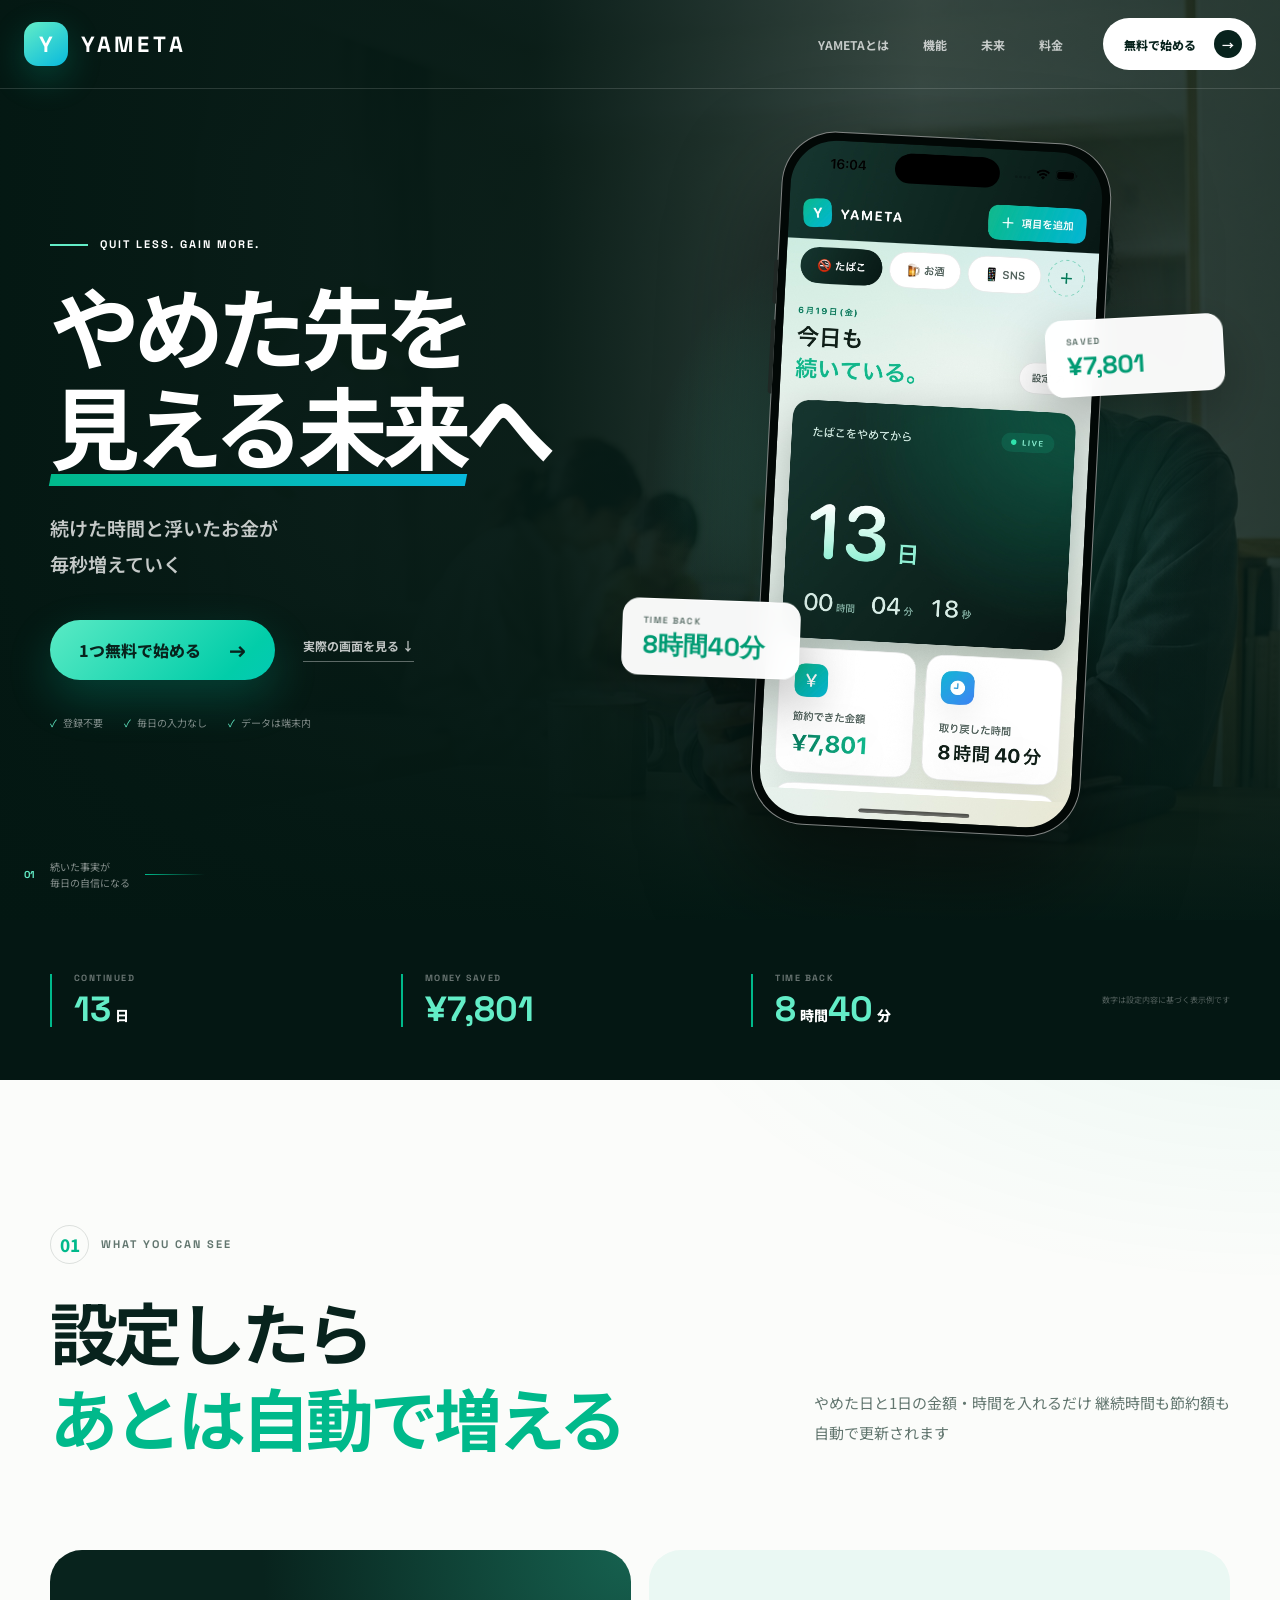
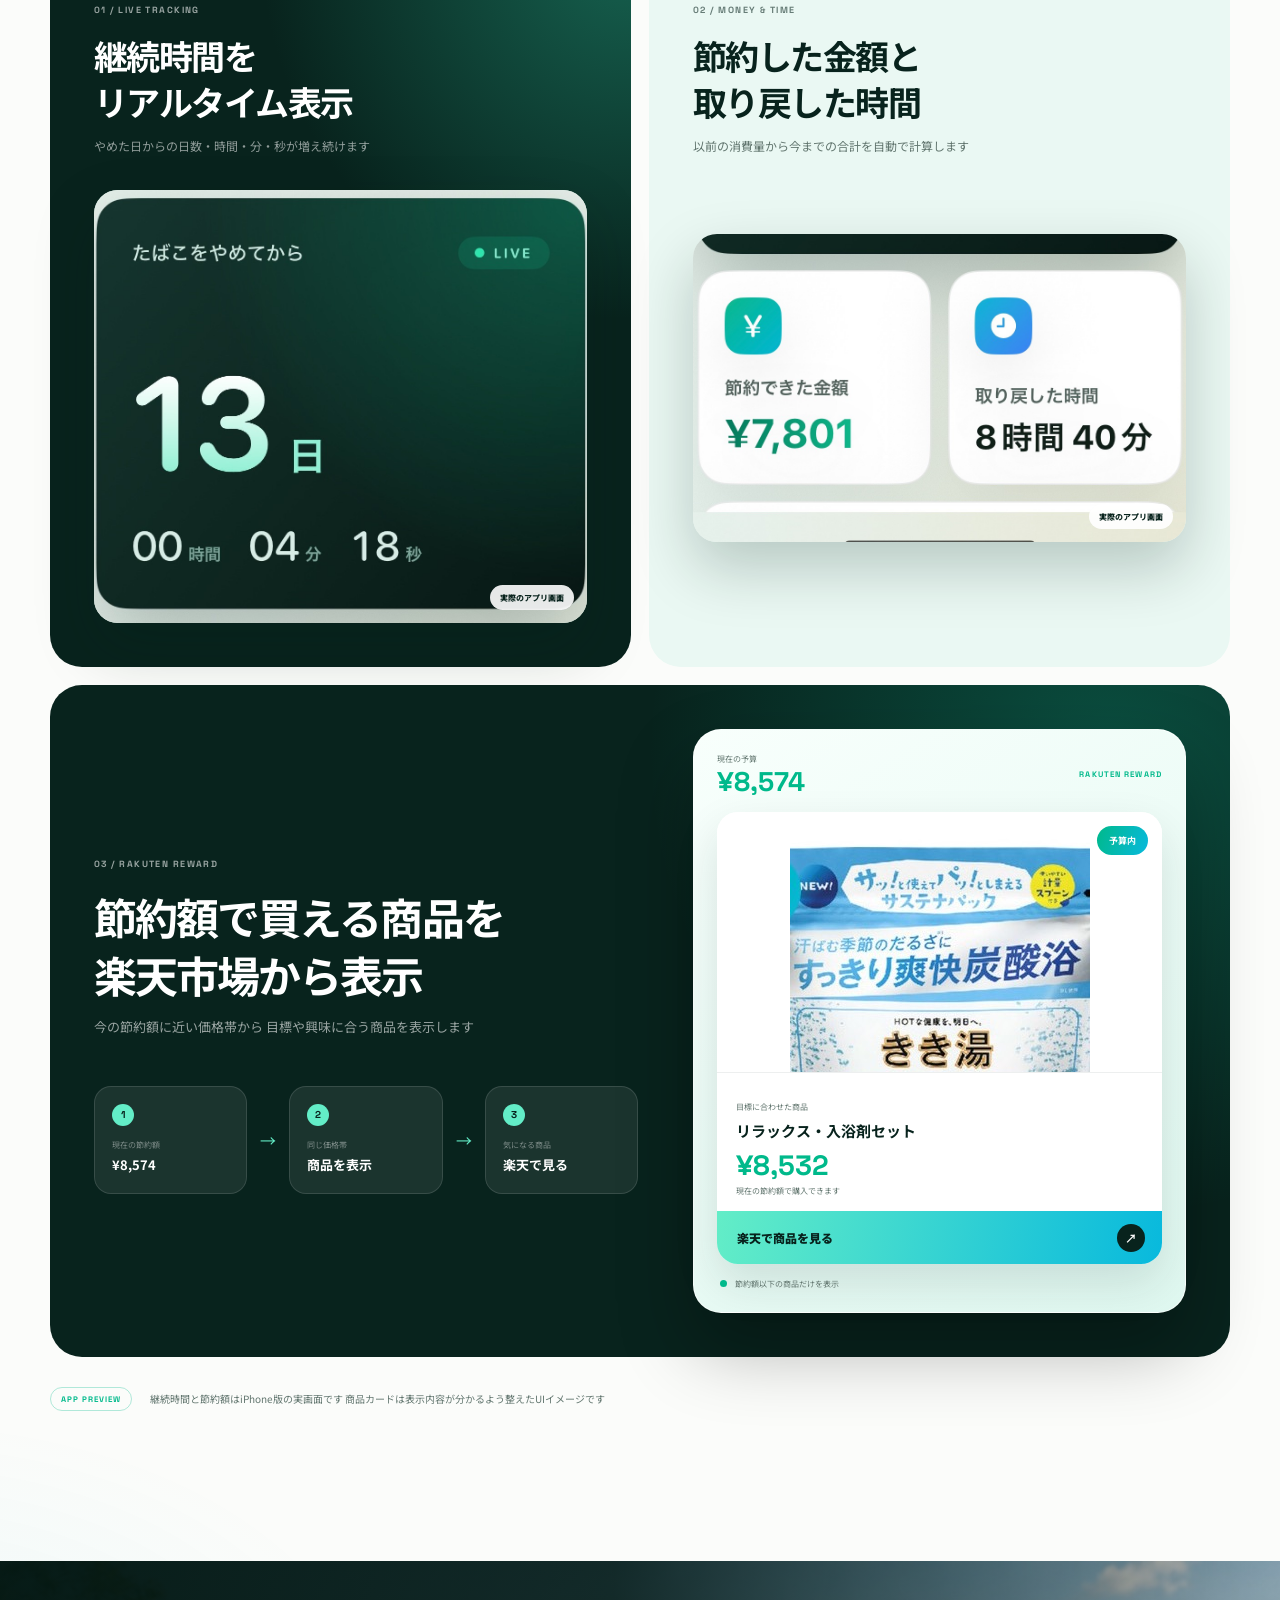
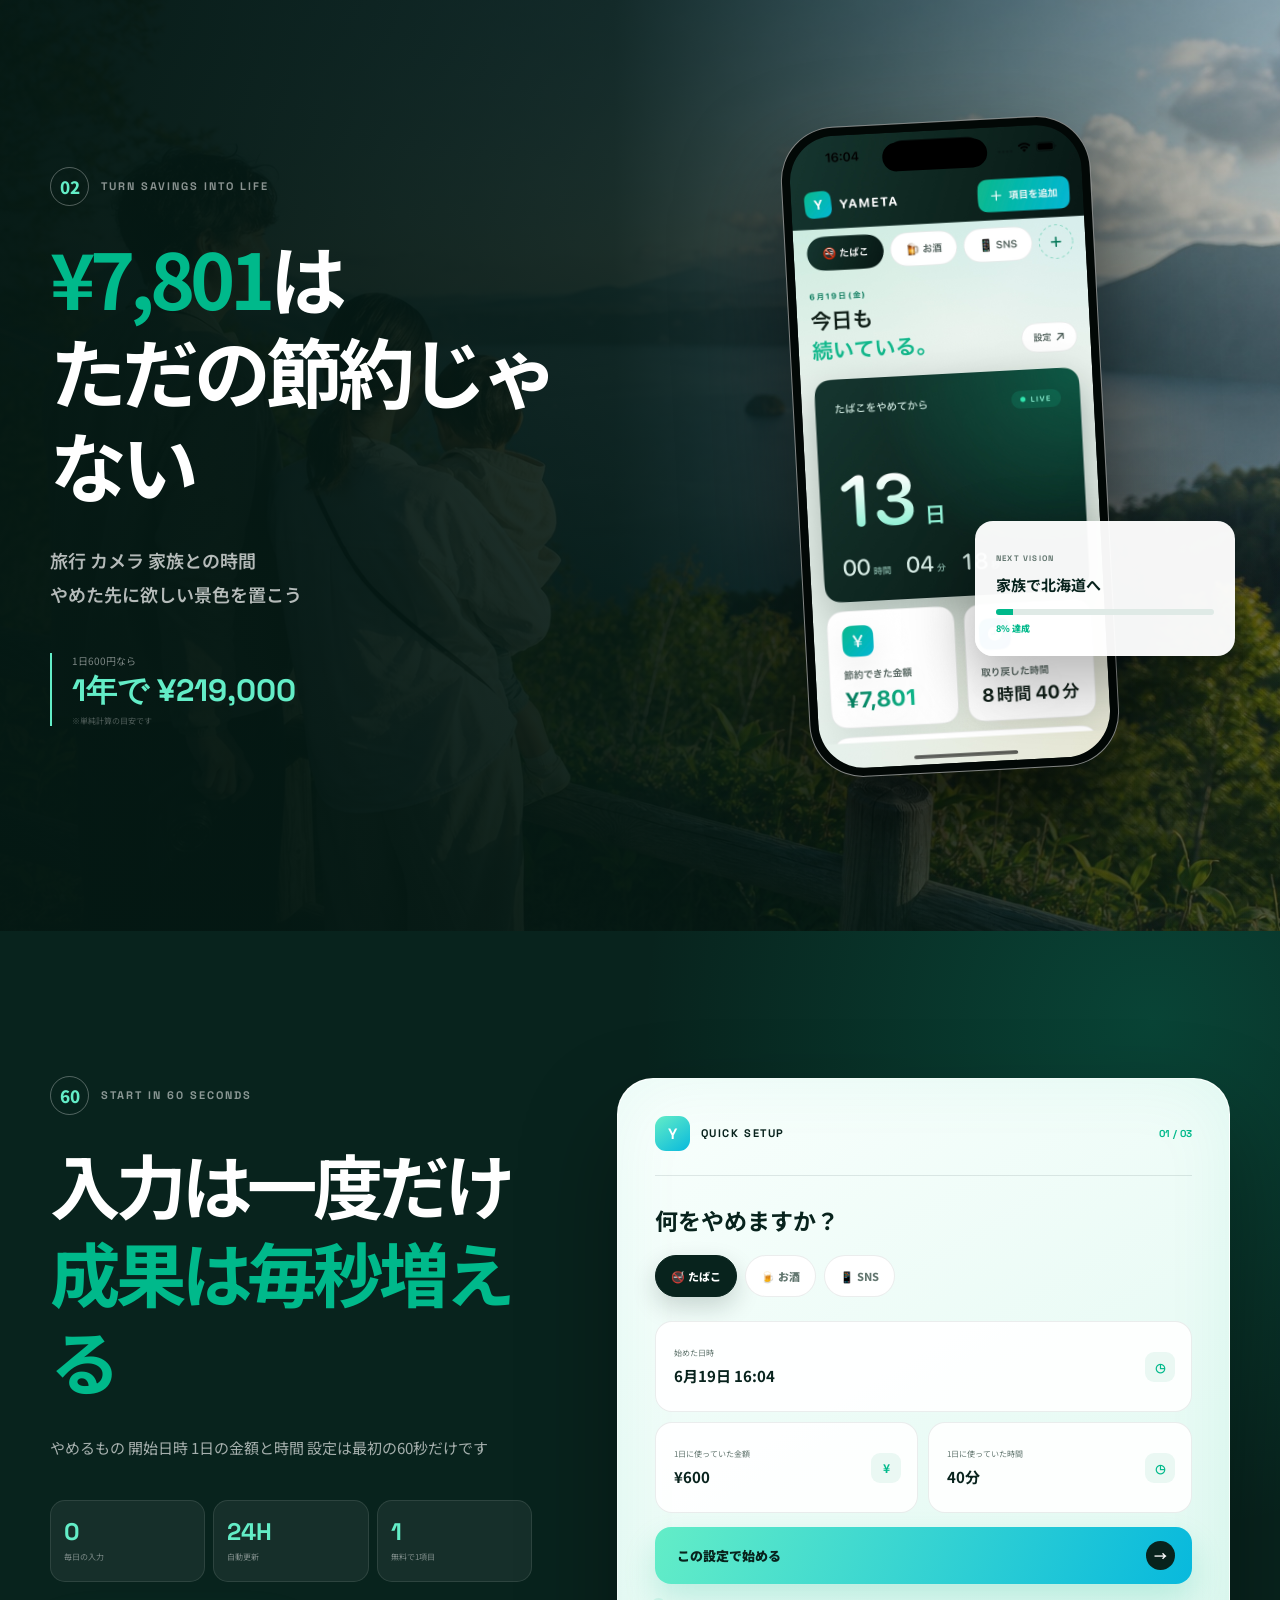
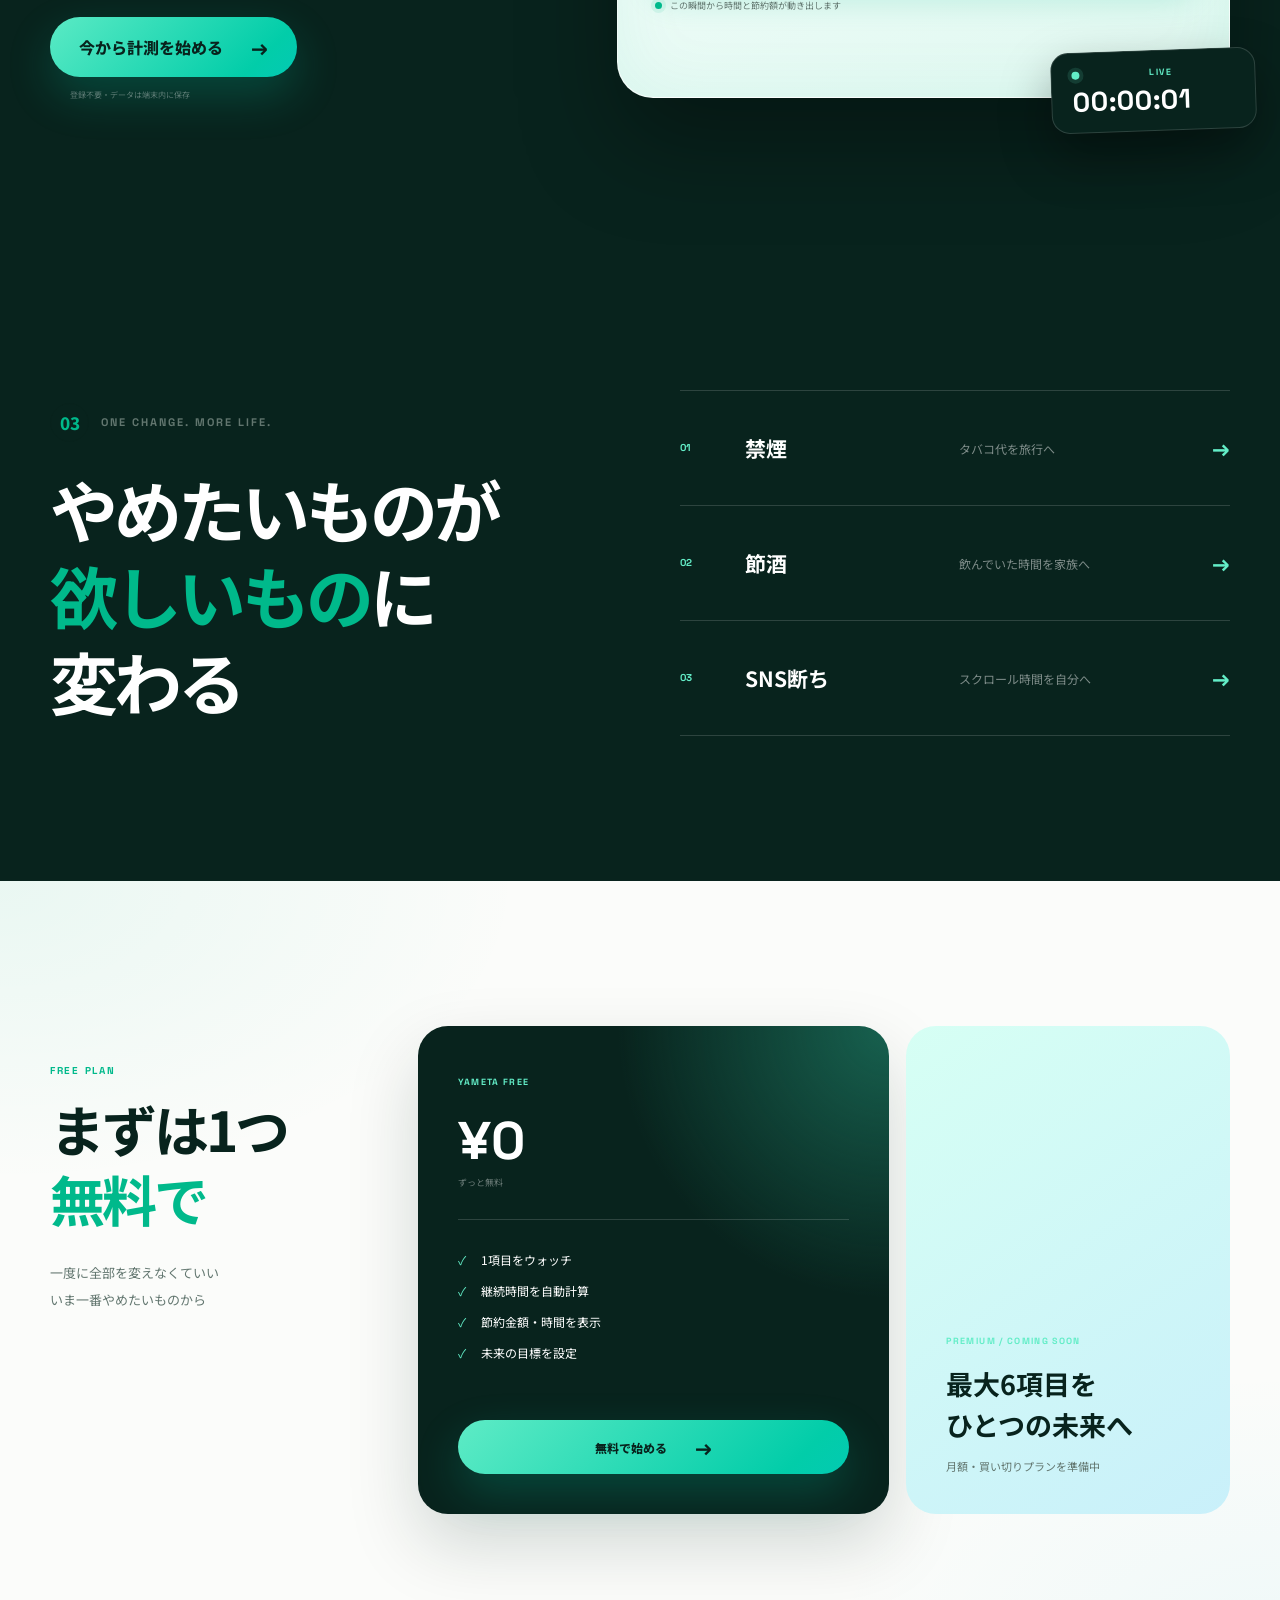
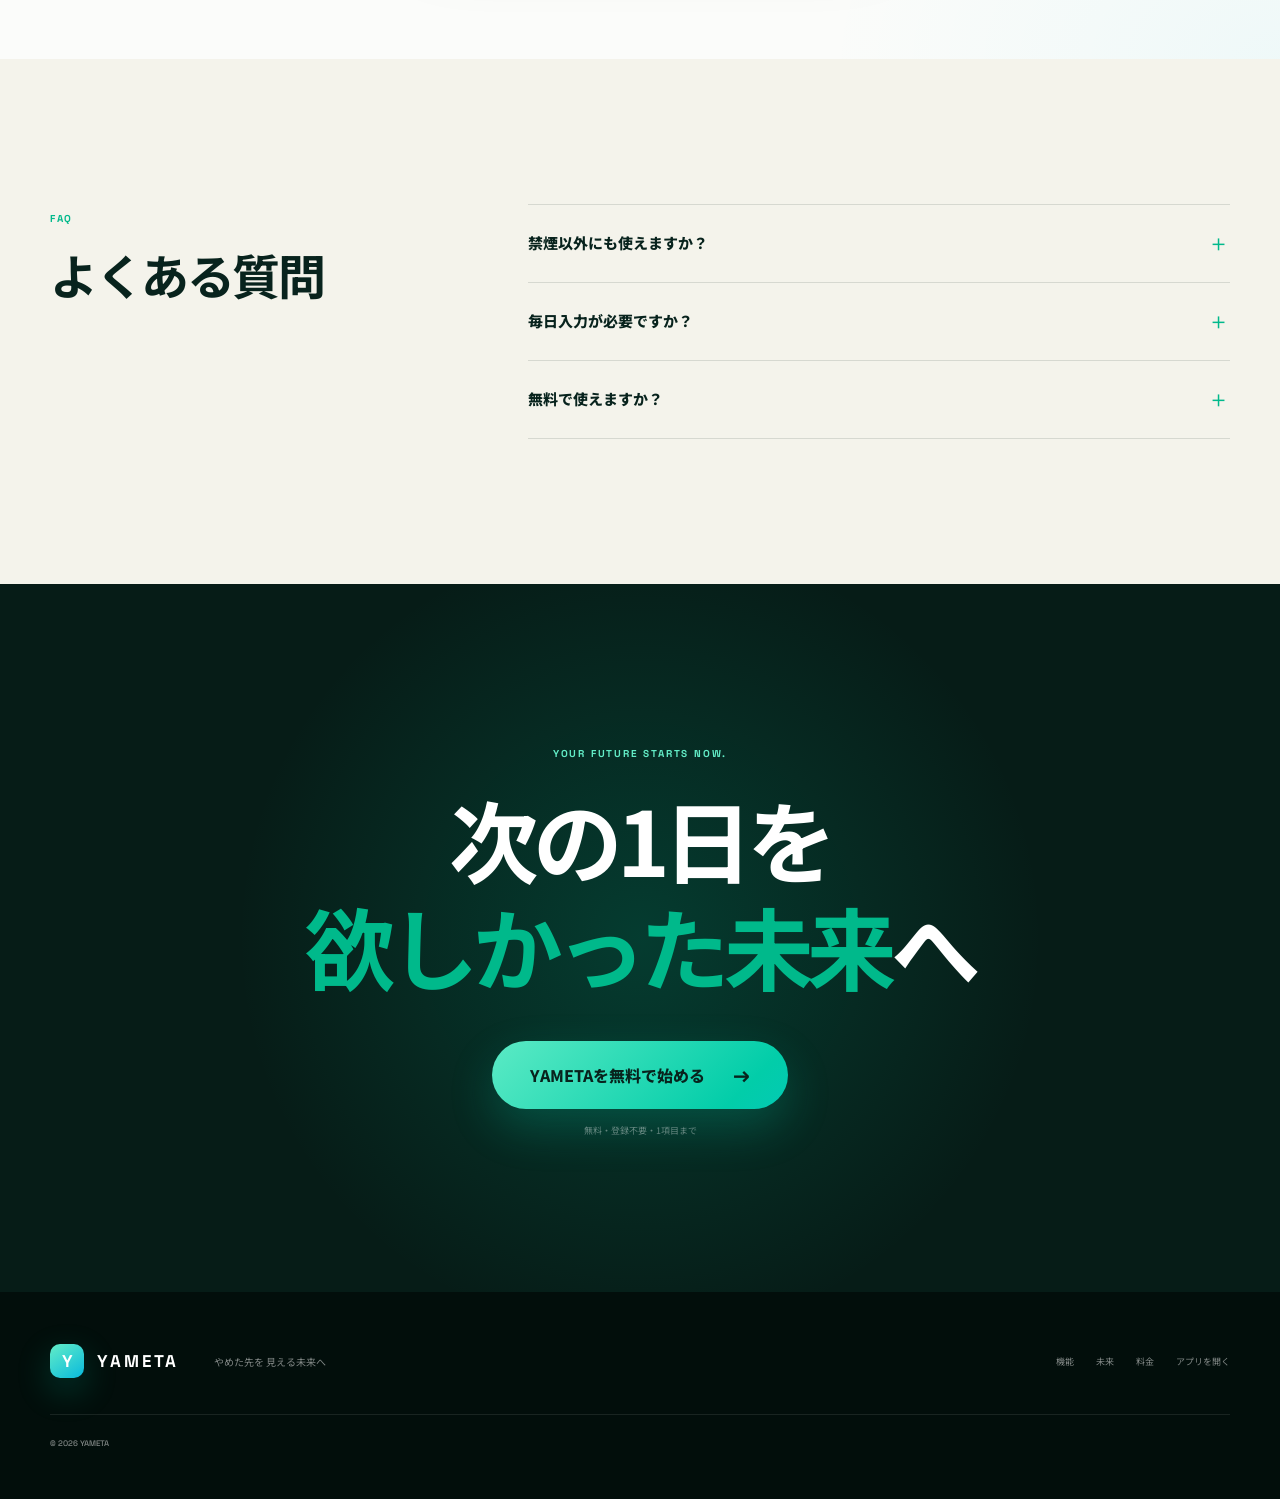
==== index.html @ dff2b523 "YAMETA web: landing page + privacy policy" ====
<!doctype html>
<html lang="ja">
  <head>
    <meta charset="UTF-8" />
    <meta name="viewport" content="width=device-width, initial-scale=1.0, viewport-fit=cover" />
    <meta name="theme-color" content="#08231d" />
    <meta name="description" content="YAMETAは、禁煙・節酒・SNS断ちの継続時間、節約できた金額、取り戻した時間を自動で見える化する習慣改善アプリ。やめた先の欲しい未来を、毎日ひと目で確認できます。" />
    <meta name="keywords" content="禁煙アプリ,節酒アプリ,習慣改善アプリ,禁煙 継続,タバコ代 節約,お酒 やめたい,節約金額,取り戻した時間,モチベーション,ビジョンボード" />
    <meta name="robots" content="index,follow" />
    <meta property="og:type" content="website" />
    <meta property="og:locale" content="ja_JP" />
    <meta property="og:title" content="YAMETA｜やめた先を、見える未来に。" />
    <meta property="og:description" content="禁煙も、節酒も。続いた時間と浮いたお金が、毎秒増える。" />
    <meta property="og:image" content="assets/lp-hero.jpg" />
    <meta name="twitter:card" content="summary_large_image" />
    <title>禁煙・節酒の継続と節約を見える化｜YAMETA</title>
    <link rel="icon" type="image/svg+xml" href="icon.svg" />
    <link rel="apple-touch-icon" href="apple-touch-icon.png" />
    <link rel="preload" href="assets/lp-hero.jpg" as="image" />
    <link rel="preconnect" href="https://fonts.googleapis.com" />
    <link rel="preconnect" href="https://fonts.gstatic.com" crossorigin />
    <link href="https://fonts.googleapis.com/css2?family=Noto+Sans+JP:wght@400;500;600;700;800;900&amp;family=Space+Grotesk:wght@500;600;700&amp;display=swap" rel="stylesheet" />
    <link rel="stylesheet" href="lp.css" />
    <script type="application/ld+json">
      {
        "@context": "https://schema.org",
        "@type": "SoftwareApplication",
        "name": "YAMETA",
        "applicationCategory": "HealthApplication",
        "operatingSystem": "iOS, Web",
        "description": "禁煙・節酒・SNS断ちの継続時間、節約金額、取り戻した時間を見える化する習慣改善アプリ。",
        "offers": { "@type": "Offer", "price": "0", "priceCurrency": "JPY" }
      }
    </script>
  </head>
  <body>
    <a class="skip-link" href="#main">本文へ移動</a>

    <header class="site-header" id="top">
      <div class="nav-inner">
        <a class="brand" href="#top" aria-label="YAMETA トップへ"><span class="brand-mark">Y</span><span>YAMETA</span></a>
        <nav class="desktop-nav" aria-label="メインナビゲーション">
          <a href="#features">YAMETAとは</a><a href="#features">機能</a><a href="#future">未来</a><a href="#plan">料金</a>
        </nav>
        <a class="nav-cta" href="#start-easy">無料で始める <b>→</b></a>
      </div>
    </header>

    <main id="main">
      <section class="hero" aria-labelledby="hero-title">
        <img class="hero-photo" src="assets/lp-hero.jpg" alt="朝、自宅でYAMETAを確認する30代男性のイメージ" />
        <div class="hero-overlay"></div>
        <div class="container hero-grid">
          <div class="hero-copy reveal">
            <p class="kicker"><i></i> QUIT LESS. GAIN MORE.</p>
            <h1 id="hero-title">やめた先を<br /><em>見える未来</em>へ</h1>
            <p class="hero-lead">続けた時間と浮いたお金が<br />毎秒増えていく</p>
            <div class="hero-actions"><a class="button button-accent" href="#start-easy">1つ無料で始める <span>→</span></a><a class="under-link" href="#features">実際の画面を見る ↓</a></div>
            <div class="micro-points"><span>登録不要</span><span>毎日の入力なし</span><span>データは端末内</span></div>
          </div>

          <div class="hero-device reveal">
            <div class="device-halo"></div>
            <div class="iphone-frame">
              <span class="iphone-button button-a"></span><span class="iphone-button button-b"></span>
              <img src="assets/app-dashboard.jpg" alt="YAMETAの実際のメイン画面。禁煙13日、節約金額、取り戻した時間を表示" />
            </div>
            <div class="hero-chip chip-money"><small>SAVED</small><strong>¥7,801</strong></div>
            <div class="hero-chip chip-time"><small>TIME BACK</small><strong>8時間40分</strong></div>
          </div>
        </div>
        <div class="hero-bottom"><span>01</span><p>続いた事実が<br />毎日の自信になる</p><i></i></div>
      </section>

      <section class="result-strip" aria-label="アプリ表示例">
        <div class="container result-grid">
          <div><small>CONTINUED</small><strong>13<span>日</span></strong></div>
          <div><small>MONEY SAVED</small><strong>¥7,801</strong></div>
          <div><small>TIME BACK</small><strong>8<span>時間</span>40<span>分</span></strong></div>
          <p>数字は設定内容に基づく表示例です</p>
        </div>
      </section>

      <section class="features section" id="features" aria-labelledby="features-title">
        <div class="container">
          <header class="section-head reveal">
            <div><p class="chapter"><b>01</b> WHAT YOU CAN SEE</p><h2 id="features-title">設定したら<br /><em>あとは自動で増える</em></h2></div>
            <p>やめた日と1日の金額・時間を入れるだけ 継続時間も節約額も自動で更新されます</p>
          </header>

          <div class="feature-showcase">
            <article class="feature-panel feature-dark reveal" id="live-tracking">
              <div class="feature-copy"><span>01 / LIVE TRACKING</span><h3>継続時間を<br />リアルタイム表示</h3><p>やめた日からの日数・時間・分・秒が増え続けます</p></div>
              <figure class="feature-media timer-media"><img src="assets/app-timer-detail.jpg" alt="YAMETAの継続時間表示画面。13日と00時間04分18秒を表示" loading="lazy" /><figcaption>実際のアプリ画面</figcaption></figure>
            </article>

            <article class="feature-panel feature-light reveal">
              <div class="feature-copy"><span>02 / MONEY &amp; TIME</span><h3>節約した金額と<br />取り戻した時間</h3><p>以前の消費量から今までの合計を自動で計算します</p></div>
              <figure class="feature-media values-media"><img src="assets/app-values-detail.jpg" alt="YAMETAの節約金額7,801円と取り戻した時間8時間40分の表示" loading="lazy" /><figcaption>実際のアプリ画面</figcaption></figure>
            </article>

            <article class="feature-panel feature-reward-wide reveal" id="rakuten-reward">
              <div class="reward-explain">
                <div class="feature-copy"><span>03 / RAKUTEN REWARD</span><h3>節約額で買える商品を<br />楽天市場から表示</h3><p>今の節約額に近い価格帯から 目標や興味に合う商品を表示します</p></div>
                <div class="reward-flow" aria-label="商品表示の流れ">
                  <div><b>1</b><span>現在の節約額</span><strong>¥8,574</strong></div>
                  <i>→</i>
                  <div><b>2</b><span>同じ価格帯</span><strong>商品を表示</strong></div>
                  <i>→</i>
                  <div><b>3</b><span>気になる商品</span><strong>楽天で見る</strong></div>
                </div>
              </div>
              <div class="reward-preview" aria-label="楽天市場の商品提案表示例">
                <div class="reward-preview-head"><div><small>現在の予算</small><strong>¥8,574</strong></div><span>RAKUTEN REWARD</span></div>
                <article class="product-preview-card">
                  <div class="product-preview-image"><img src="assets/reward-product.jpg" alt="楽天市場の商品候補として表示される入浴剤" loading="lazy" /><b>予算内</b></div>
                  <div class="product-preview-copy"><small>目標に合わせた商品</small><h4>リラックス・入浴剤セット</h4><strong>¥8,532</strong><span>現在の節約額で購入できます</span></div>
                  <div class="product-preview-button">楽天で商品を見る <b>↗</b></div>
                </article>
                <p><i></i> 節約額以下の商品だけを表示</p>
              </div>
            </article>
          </div>

          <div class="actual-note reveal"><span>APP PREVIEW</span><p>継続時間と節約額はiPhone版の実画面です 商品カードは表示内容が分かるよう整えたUIイメージです</p></div>
        </div>
      </section>

      <section class="future section" id="future" aria-labelledby="future-title">
        <div class="future-photo"><img src="assets/lp-future.jpg" alt="節約した先の目標となる家族での北海道旅行" loading="lazy" /><div></div></div>
        <div class="container future-grid">
          <div class="future-copy reveal">
            <p class="chapter light"><b>02</b> TURN SAVINGS INTO LIFE</p>
            <h2 id="future-title"><em>¥7,801</em>は<br />ただの節約じゃない</h2>
            <p>旅行 カメラ 家族との時間<br />やめた先に欲しい景色を置こう</p>
            <div class="future-math"><span>1日600円なら</span><strong>1年で ¥219,000</strong><small>※単純計算の目安です</small></div>
          </div>
          <div class="future-device reveal">
            <div class="iphone-frame secondary-phone"><img src="assets/app-dashboard.jpg" alt="継続時間と節約額を表示するYAMETAの実画面" loading="lazy" /></div>
            <div class="goal-float"><small>NEXT VISION</small><strong>家族で北海道へ</strong><i><b></b></i><span>8% 達成</span></div>
          </div>
        </div>
      </section>

      <section class="steps section" id="start-easy" aria-labelledby="steps-title">
        <div class="container steps-stage">
          <div class="steps-copy reveal">
            <p class="chapter light"><b>60</b> START IN 60 SECONDS</p>
            <h2 id="steps-title">入力は一度だけ<br /><em>成果は毎秒増える</em></h2>
            <p>やめるもの 開始日時 1日の金額と時間 設定は最初の60秒だけです</p>
            <div class="steps-proof"><span><strong>0</strong>毎日の入力</span><span><strong>24H</strong>自動更新</span><span><strong>1</strong>無料で1項目</span></div>
            <a class="button button-accent" href="#start-easy">今から計測を始める <span>→</span></a>
            <small>登録不要・データは端末内に保存</small>
          </div>

          <div class="setup-card reveal" aria-label="YAMETAの初期設定イメージ">
            <div class="setup-head"><div><span>Y</span><b>QUICK SETUP</b></div><small>01 / 03</small></div>
            <h3>何をやめますか？</h3>
            <div class="setup-options"><span class="active">🚭 たばこ</span><span>🍺 お酒</span><span>📱 SNS</span></div>
            <div class="setup-fields">
              <div><small>始めた日時</small><strong>6月19日 16:04</strong><b>◷</b></div>
              <div><small>1日に使っていた金額</small><strong>¥600</strong><b>¥</b></div>
              <div><small>1日に使っていた時間</small><strong>40分</strong><b>◷</b></div>
            </div>
            <div class="setup-start"><span>この設定で始める</span><b>→</b></div>
            <p><i></i> この瞬間から時間と節約額が動き出します</p>
            <div class="setup-live"><i></i><span>LIVE</span><strong>00:00:01</strong></div>
          </div>
        </div>
      </section>

      <section class="habits section" aria-labelledby="habits-title">
        <div class="container habits-grid">
          <div class="habits-title reveal"><p class="chapter"><b>03</b> ONE CHANGE. MORE LIFE.</p><h2 id="habits-title">やめたいものが<br /><em>欲しいもの</em>に<br />変わる</h2></div>
          <div class="habit-list">
            <article class="reveal"><span>01</span><h3>禁煙</h3><p>タバコ代を旅行へ</p><b>→</b></article>
            <article class="reveal"><span>02</span><h3>節酒</h3><p>飲んでいた時間を家族へ</p><b>→</b></article>
            <article class="reveal"><span>03</span><h3>SNS断ち</h3><p>スクロール時間を自分へ</p><b>→</b></article>
          </div>
        </div>
      </section>

      <section class="plan section" id="plan" aria-labelledby="plan-title">
        <div class="container plan-grid">
          <div class="plan-copy reveal"><p>FREE PLAN</p><h2 id="plan-title">まずは1つ<br /><em>無料で</em></h2><span>一度に全部を変えなくていい<br />いま一番やめたいものから</span></div>
          <article class="price-card reveal"><div><span>YAMETA FREE</span><strong>¥0</strong><small>ずっと無料</small></div><ul><li>1項目をウォッチ</li><li>継続時間を自動計算</li><li>節約金額・時間を表示</li><li>未来の目標を設定</li></ul><a class="button button-accent" href="#start-easy">無料で始める <span>→</span></a></article>
          <article class="premium-card reveal"><span>PREMIUM / COMING SOON</span><h3>最大6項目を<br />ひとつの未来へ</h3><p>月額・買い切りプランを準備中</p></article>
        </div>
      </section>

      <section class="faq section" aria-labelledby="faq-title">
        <div class="container faq-grid">
          <header class="reveal"><p>FAQ</p><h2 id="faq-title">よくある質問</h2></header>
          <div class="faq-list">
            <details class="reveal"><summary>禁煙以外にも使えますか？<span>＋</span></summary><p>お酒・SNS・ギャンブル・間食など やめたい習慣を自由に設定できます</p></details>
            <details class="reveal"><summary>毎日入力が必要ですか？<span>＋</span></summary><p>必要ありません 最初に設定すれば時間と金額は自動で更新されます</p></details>
            <details class="reveal"><summary>無料で使えますか？<span>＋</span></summary><p>無料プランで1項目を利用できます 複数項目向けのプレミアムは準備中です</p></details>
          </div>
        </div>
      </section>

      <section class="final-cta">
        <div class="final-orb"></div>
        <div class="container reveal">
          <p>YOUR FUTURE STARTS NOW.</p>
          <h2>次の1日を<br /><em>欲しかった未来</em>へ</h2>
          <a class="button button-accent button-large" href="#start-easy">YAMETAを無料で始める <span>→</span></a>
          <small>無料・登録不要・1項目まで</small>
        </div>
      </section>
    </main>

    <footer class="site-footer">
      <div class="container footer-inner"><a class="brand" href="#top"><span class="brand-mark">Y</span><span>YAMETA</span></a><p>やめた先を 見える未来へ</p><nav><a href="#features">機能</a><a href="#future">未来</a><a href="#plan">料金</a><a href="#start-easy">アプリを開く</a></nav><small>© <span id="currentYear">2026</span> YAMETA</small></div>
    </footer>
    <script>
      // 旧Web版が登録した Service Worker とキャッシュを解除（古いCSSが残る問題の対策）。
      if ("serviceWorker" in navigator) {
        navigator.serviceWorker.getRegistrations().then(function (rs) {
          rs.forEach(function (r) { r.unregister(); });
        });
      }
      if (window.caches && caches.keys) {
        caches.keys().then(function (ks) { ks.forEach(function (k) { caches.delete(k); }); });
      }
    </script>
    <script src="lp.js"></script>
  </body>
</html>
---- lp.css ----
:root {
  --ink: #08231d;
  --ink-2: #0d342b;
  --green: #00b98b;
  --mint: #63edc7;
  --cyan: #08b9dd;
  --pale: #eaf8f3;
  --cream: #f4f3eb;
  --white: #fff;
  --muted: #62766f;
  --line: rgba(8, 35, 29, 0.13);
  --jp: "Noto Sans JP", sans-serif;
  --en: "Space Grotesk", sans-serif;
}

* { box-sizing: border-box; }
html { scroll-behavior: smooth; }
body { margin: 0; overflow-x: hidden; color: var(--ink); background: #fbfcfa; font-family: var(--jp); -webkit-font-smoothing: antialiased; }
img { display: block; width: 100%; }
a { color: inherit; text-decoration: none; }
button { font: inherit; }
em { color: var(--green); font-style: normal; }
.container { width: min(1180px, calc(100% - 48px)); margin-inline: auto; }
.skip-link { position: fixed; z-index: 100; top: -100px; left: 16px; padding: 12px 18px; color: var(--ink); background: white; border-radius: 10px; }
.skip-link:focus { top: 16px; }

.site-header { position: absolute; z-index: 20; inset: 0 0 auto; color: white; border-bottom: 1px solid rgba(255,255,255,.14); }
.nav-inner { width: min(1320px, calc(100% - 48px)); height: 88px; margin-inline: auto; display: flex; align-items: center; gap: 40px; }
.brand { display: inline-flex; align-items: center; gap: 13px; font: 700 22px/1 var(--en); letter-spacing: .17em; }
.brand-mark { display: grid; place-items: center; width: 44px; height: 44px; color: white; background: linear-gradient(145deg, var(--mint), var(--cyan)); border-radius: 14px; box-shadow: 0 12px 35px rgba(0,205,167,.24); letter-spacing: 0; }
.desktop-nav { display: flex; gap: 34px; margin-left: auto; font-size: 12px; font-weight: 700; }
.desktop-nav a { opacity: .72; transition: opacity .2s; }
.desktop-nav a:hover { opacity: 1; }
.nav-cta { display: flex; align-items: center; gap: 18px; padding: 12px 14px 12px 21px; color: var(--ink); background: white; border-radius: 999px; font-size: 12px; font-weight: 800; }
.nav-cta b { display: grid; place-items: center; width: 28px; height: 28px; color: white; background: var(--ink); border-radius: 50%; }

.hero { position: relative; min-height: 920px; overflow: hidden; color: white; background: var(--ink); }
.hero-photo, .hero-overlay { position: absolute; inset: 0; height: 100%; object-fit: cover; }
.hero-photo { opacity: .4; }
.hero-overlay { background: linear-gradient(90deg, rgba(3,23,18,.99) 0%, rgba(3,23,18,.9) 42%, rgba(3,23,18,.43) 72%, rgba(3,23,18,.58) 100%), linear-gradient(0deg, #061d18 0%, transparent 42%); }
.hero-grid { position: relative; z-index: 2; min-height: 920px; display: grid; grid-template-columns: .94fr 1.06fr; align-items: center; gap: 52px; padding: 135px 0 86px; }
.kicker, .chapter { display: flex; align-items: center; gap: 12px; margin: 0 0 24px; font: 700 11px/1 var(--en); letter-spacing: .18em; }
.kicker i { width: 38px; height: 2px; background: var(--mint); }
.hero h1 { margin: 0; font-size: clamp(62px, 7vw, 98px); line-height: 1.12; letter-spacing: -.07em; }
.hero h1 em { position: relative; color: white; white-space: nowrap; }
.hero h1 em::after { content: ""; position: absolute; z-index: -1; left: 0; right: 0; bottom: 3px; height: 12px; background: linear-gradient(90deg, var(--green), var(--cyan)); transform: skewX(-11deg); }
.hero-lead { margin: 35px 0 0; color: rgba(255,255,255,.77); font-size: 19px; font-weight: 600; line-height: 1.9; }
.hero-actions { display: flex; align-items: center; gap: 28px; margin-top: 38px; }
.button { display: inline-flex; align-items: center; justify-content: center; gap: 28px; min-height: 60px; padding: 0 29px; border: 0; border-radius: 999px; font-weight: 800; transition: transform .2s, box-shadow .2s; }
.button:hover { transform: translateY(-2px); }
.button-accent { color: var(--ink); background: linear-gradient(135deg, var(--mint), #02cda9 50%, var(--cyan)); box-shadow: 0 18px 45px rgba(0,210,171,.22); }
.button span { font: 700 21px/1 var(--en); }
.under-link { padding-bottom: 7px; border-bottom: 1px solid rgba(255,255,255,.35); color: rgba(255,255,255,.75); font-size: 12px; font-weight: 700; }
.micro-points { display: flex; gap: 21px; margin-top: 35px; color: rgba(255,255,255,.5); font-size: 10px; }
.micro-points span::before { content: "✓"; margin-right: 6px; color: var(--mint); }

.hero-device { position: relative; min-height: 690px; display: grid; place-items: center; }
.device-halo { position: absolute; width: 610px; height: 610px; background: radial-gradient(circle, rgba(42,236,187,.25), transparent 65%); }
.iphone-frame { position: relative; z-index: 2; width: 330px; padding: 8px; background: #020806; border: 1px solid rgba(255,255,255,.5); border-radius: 54px; box-shadow: 0 50px 100px rgba(0,0,0,.52); transform: rotate(3deg); }
.iphone-frame::before { content: ""; position: absolute; z-index: 5; top: 18px; left: 50%; width: 105px; height: 29px; background: #000; border-radius: 22px; transform: translateX(-50%); }
.iphone-frame img { aspect-ratio: 1179/2556; border-radius: 46px; object-fit: cover; }
.iphone-button { position: absolute; left: -4px; width: 4px; background: #202825; border-radius: 3px 0 0 3px; }
.button-a { top: 130px; height: 44px; }.button-b { top: 190px; height: 74px; }
.hero-chip { position: absolute; z-index: 4; min-width: 178px; padding: 17px 20px; color: var(--ink); background: rgba(255,255,255,.96); border: 1px solid rgba(255,255,255,.8); border-radius: 17px; box-shadow: 0 22px 55px rgba(0,0,0,.28); backdrop-filter: blur(12px); }
.hero-chip small { display: block; color: var(--muted); font: 700 9px/1 var(--en); letter-spacing: .15em; }
.hero-chip strong { display: block; margin-top: 7px; color: #009b73; font: 700 25px/1 var(--en); }
.chip-money { right: 6px; top: 180px; transform: rotate(-3deg); }
.chip-time { left: -10px; bottom: 155px; transform: rotate(2deg); }
.hero-bottom { position: absolute; z-index: 3; left: max(24px, calc((100% - 1320px)/2)); bottom: 30px; display: flex; align-items: center; gap: 15px; }
.hero-bottom span { color: var(--mint); font: 700 10px/1 var(--en); }
.hero-bottom p { margin: 0; color: rgba(255,255,255,.52); font-size: 10px; line-height: 1.55; }
.hero-bottom i { width: 60px; height: 1px; background: linear-gradient(90deg, var(--green), transparent); }

.result-strip { color: white; background: #041713; }
.result-grid { min-height: 160px; display: grid; grid-template-columns: repeat(3, 1fr) auto; align-items: center; gap: 45px; }
.result-grid > div { padding-left: 22px; border-left: 2px solid var(--green); }
.result-grid small { display: block; margin-bottom: 9px; color: rgba(255,255,255,.4); font: 700 9px/1 var(--en); letter-spacing: .16em; }
.result-grid strong { color: var(--mint); font: 700 35px/1 var(--en); }
.result-grid strong span { margin-left: 4px; color: white; font: 800 14px/1 var(--jp); }
.result-grid p { max-width: 140px; color: rgba(255,255,255,.32); font-size: 8px; line-height: 1.7; }

.section { padding: 145px 0; }
.chapter { color: var(--muted); }
.chapter b { display: grid; place-items: center; width: 39px; height: 39px; color: var(--green); border: 1px solid var(--line); border-radius: 50%; font: 800 17px/1 var(--jp); letter-spacing: 0; }
.chapter.light { color: rgba(255,255,255,.53); }
.chapter.light b { color: var(--mint); border-color: rgba(255,255,255,.3); }

.features {
  background:
    radial-gradient(1100px 620px at 100% -8%, rgba(0, 185, 139, .07), transparent 60%),
    radial-gradient(820px 520px at -8% 108%, rgba(8, 185, 221, .06), transparent 60%),
    #fbfcfa;
}
.section-head h2, .habits-title h2 { margin: 0; font-size: clamp(51px, 5.3vw, 76px); line-height: 1.27; letter-spacing: -.06em; }
.section-head { display: grid; grid-template-columns: 1.25fr .75fr; gap: 70px; align-items: end; }
.section-head > p { margin: 0 0 12px; color: var(--muted); font-size: 15px; line-height: 2; }
.feature-showcase { display: grid; grid-template-columns: 1fr 1fr; gap: 18px; margin-top: 90px; }
.feature-panel { position: relative; min-width: 0; padding: 44px; border-radius: 32px; }
.feature-dark { color: white; background: radial-gradient(circle at 100% 0, #16614f, transparent 40%), var(--ink); }
.feature-light { background: var(--pale); }
.feature-copy { position: relative; z-index: 4; }
.feature-copy > span { font: 700 9px/1 var(--en); letter-spacing: .16em; opacity: .58; }
.feature-copy h3 { margin: 15px 0 12px; font-size: 34px; line-height: 1.35; letter-spacing: -.045em; }
.feature-copy p { margin: 0; max-width: 360px; color: var(--muted); font-size: 12px; }
.feature-dark .feature-copy p { color: rgba(255,255,255,.55); }
.feature-media { position: relative; margin: 36px 0 0; overflow: hidden; background: #edf8f4; border-radius: 24px; box-shadow: 0 26px 60px rgba(5,31,25,.22); }
.feature-media img { width: 100%; height: auto; object-fit: contain; }
.feature-media figcaption { position: absolute; right: 13px; bottom: 13px; padding: 7px 10px; color: var(--ink); background: rgba(255,255,255,.9); border-radius: 999px; font-size: 8px; font-weight: 800; backdrop-filter: blur(8px); }
.timer-media { background: #dff4ed; }
.values-media { margin-top: 80px; }
.feature-reward-wide { grid-column: 1 / -1; display: grid; grid-template-columns: minmax(0,1.05fr) minmax(0,.95fr); align-items: center; gap: 55px; color: white; background: radial-gradient(circle at 90% 10%, rgba(18,196,158,.27), transparent 38%), var(--ink); }
.reward-explain { position: relative; z-index: 4; min-width: 0; }
.feature-reward-wide .feature-copy h3 { font-size: 43px; }
.feature-reward-wide .feature-copy p { max-width: 520px; color: rgba(255,255,255,.58); font-size: 13px; line-height: 1.9; }
.reward-flow { display: grid; grid-template-columns: 1fr auto 1fr auto 1fr; align-items: center; gap: 13px; margin-top: 46px; }
.reward-flow > div { min-height: 108px; padding: 17px; background: rgba(255,255,255,.08); border: 1px solid rgba(255,255,255,.12); border-radius: 17px; }
.reward-flow b { display: grid; place-items: center; width: 22px; height: 22px; margin-bottom: 13px; color: var(--ink); background: var(--mint); border-radius: 50%; font: 700 10px/1 var(--en); }
.reward-flow span { display: block; color: rgba(255,255,255,.43); font-size: 8px; }
.reward-flow strong { display: block; margin-top: 5px; color: white; font-size: 13px; }
.reward-flow > i { color: var(--mint); font-style: normal; }
.reward-preview { position: relative; min-width: 0; padding: 23px; color: var(--ink); background: linear-gradient(150deg, #f8fffc, #dff8f0); border: 1px solid rgba(255,255,255,.65); border-radius: 28px; box-shadow: 0 35px 75px rgba(0,0,0,.3); }
.reward-preview-head { display: flex; align-items: center; justify-content: space-between; padding-bottom: 17px; }
.reward-preview-head small { display: block; color: var(--muted); font-size: 8px; }
.reward-preview-head strong { display: block; margin-top: 4px; color: var(--green); font: 700 27px/1 var(--en); }
.reward-preview-head > span { color: var(--green); font: 700 8px/1 var(--en); letter-spacing: .14em; }
.product-preview-card { overflow: hidden; background: white; border-radius: 21px; box-shadow: 0 19px 45px rgba(8,35,29,.12); }
.product-preview-image { position: relative; height: 260px; display: grid; place-items: center; padding: 15px; overflow: hidden; background: #fff; }
.product-preview-image img { width: auto; height: 100%; object-fit: contain; }
.product-preview-image b { position: absolute; top: 14px; right: 14px; padding: 8px 12px; color: white; background: linear-gradient(110deg, var(--green), var(--cyan)); border-radius: 999px; font-size: 9px; }
.product-preview-copy { padding: 18px 19px 15px; border-top: 1px solid rgba(8,35,29,.07); }
.product-preview-copy small { color: var(--muted); font-size: 8px; }
.product-preview-copy h4 { margin: 5px 0 10px; font-size: 15px; }
.product-preview-copy strong { display: block; color: var(--green); font: 700 28px/1 var(--en); }
.product-preview-copy span { display: block; margin-top: 6px; color: var(--muted); font-size: 8px; }
.product-preview-button { min-height: 53px; display: flex; align-items: center; justify-content: space-between; padding: 0 17px 0 20px; color: var(--ink); background: linear-gradient(100deg, var(--mint), var(--cyan)); font-size: 12px; font-weight: 900; }
.product-preview-button b { display: grid; place-items: center; width: 28px; height: 28px; color: white; background: var(--ink); border-radius: 50%; }
.reward-preview > p { margin: 14px 3px 0; color: var(--muted); font-size: 8px; }
.reward-preview > p i { display: inline-block; width: 7px; height: 7px; margin-right: 6px; background: var(--green); border-radius: 50%; }
.actual-note { display: flex; align-items: center; gap: 18px; margin-top: 24px; color: var(--muted); font-size: 10px; }
.actual-note span { padding: 7px 10px; color: var(--green); border: 1px solid rgba(0,185,139,.3); border-radius: 99px; font: 700 8px/1 var(--en); letter-spacing: .13em; }

.future { position: relative; min-height: 950px; display: flex; align-items: center; overflow: hidden; color: white; background: var(--ink); }
.future-photo, .future-photo > img, .future-photo > div { position: absolute; inset: 0; height: 100%; }
.future-photo img { object-fit: cover; }
.future-photo > div { background: linear-gradient(90deg, rgba(4,24,19,.98) 0%, rgba(4,24,19,.88) 48%, rgba(4,24,19,.22) 100%), linear-gradient(0deg, rgba(4,24,19,.55), transparent 50%); }
.future-grid { position: relative; z-index: 2; display: grid; grid-template-columns: 1fr 1fr; align-items: center; gap: 60px; }
.future-copy h2 { margin: 0; font-size: clamp(56px, 6vw, 82px); line-height: 1.22; letter-spacing: -.065em; }
.future-copy > p:not(.chapter) { margin: 32px 0 0; color: rgba(255,255,255,.7); font-size: 18px; font-weight: 600; line-height: 1.9; }
.future-math { display: flex; flex-direction: column; align-items: flex-start; margin-top: 42px; padding-left: 20px; border-left: 2px solid var(--mint); }
.future-math span { color: rgba(255,255,255,.48); font-size: 10px; }
.future-math strong { margin-top: 7px; color: var(--mint); font: 700 31px/1 var(--en); }
.future-math small { margin-top: 9px; color: rgba(255,255,255,.3); font-size: 8px; }
.future-device { position: relative; min-height: 680px; display: grid; place-items: center; }
.secondary-phone { width: 310px; transform: rotate(-3deg); }
.goal-float { position: absolute; z-index: 5; right: -5px; bottom: 130px; width: 260px; padding: 21px; color: var(--ink); background: rgba(255,255,255,.96); border-radius: 18px; box-shadow: 0 28px 70px rgba(0,0,0,.3); }
.goal-float small { color: var(--muted); font: 700 8px/1 var(--en); letter-spacing: .15em; }
.goal-float strong { display: block; margin: 8px 0 14px; font-size: 15px; }
.goal-float i { display: block; height: 6px; overflow: hidden; background: #dfeae6; border-radius: 8px; }
.goal-float i b { display: block; width: 8%; height: 100%; background: var(--green); }
.goal-float span { display: block; margin-top: 7px; color: var(--green); font-size: 9px; font-weight: 800; }

.steps { position: relative; overflow: hidden; color: white; background: radial-gradient(circle at 90% 10%, rgba(12,185,143,.22), transparent 36%), var(--ink); }
.steps-stage { display: grid; grid-template-columns: .88fr 1.12fr; align-items: center; gap: 85px; }
.steps-copy h2 { margin: 0; font-size: clamp(53px, 5.5vw, 76px); line-height: 1.25; letter-spacing: -.06em; }
.steps-copy > p:not(.chapter) { max-width: 520px; margin: 30px 0 0; color: rgba(255,255,255,.64); font-size: 15px; line-height: 2; }
.steps-proof { display: grid; grid-template-columns: repeat(3, 1fr); gap: 8px; margin-top: 37px; }
.steps-proof span { min-height: 82px; display: flex; flex-direction: column; justify-content: center; padding: 13px; color: rgba(255,255,255,.45); background: rgba(255,255,255,.06); border: 1px solid rgba(255,255,255,.1); border-radius: 15px; font-size: 8px; }
.steps-proof strong { display: block; margin-bottom: 7px; color: var(--mint); font: 700 24px/1 var(--en); }
.steps-copy .button { margin-top: 35px; }
.steps-copy > small { display: block; margin: 12px 0 0 20px; color: rgba(255,255,255,.35); font-size: 8px; }
.setup-card { position: relative; min-height: 620px; padding: 37px; color: var(--ink); background: linear-gradient(150deg, #f9fffd, #dff8f0); border: 1px solid rgba(255,255,255,.55); border-radius: 36px; box-shadow: 0 45px 95px rgba(0,0,0,.34); transform: rotate(1.2deg); }
.setup-card::before { content: ""; position: absolute; inset: 0; border-radius: inherit; box-shadow: inset 0 0 70px rgba(0,185,139,.07); pointer-events: none; }
.setup-head { position: relative; display: flex; align-items: center; justify-content: space-between; padding-bottom: 24px; border-bottom: 1px solid rgba(8,35,29,.1); }
.setup-head > div { display: flex; align-items: center; gap: 11px; }
.setup-head > div span { display: grid; place-items: center; width: 35px; height: 35px; color: white; background: linear-gradient(145deg, var(--mint), var(--cyan)); border-radius: 11px; font: 800 15px/1 var(--en); }
.setup-head b { font: 700 11px/1 var(--en); letter-spacing: .14em; }
.setup-head small { color: var(--green); font: 700 10px/1 var(--en); }
.setup-card h3 { position: relative; margin: 27px 0 18px; font-size: 23px; }
.setup-options { position: relative; display: flex; gap: 8px; }
.setup-options span { padding: 12px 15px; color: var(--muted); background: white; border: 1px solid rgba(8,35,29,.08); border-radius: 999px; font-size: 11px; font-weight: 800; }
.setup-options .active { color: white; background: var(--ink); border-color: var(--ink); box-shadow: 0 10px 25px rgba(8,35,29,.18); }
.setup-fields { position: relative; display: grid; grid-template-columns: 1fr 1fr; gap: 10px; margin-top: 24px; }
.setup-fields > div { position: relative; min-height: 91px; display: flex; flex-direction: column; justify-content: center; padding: 18px 48px 18px 18px; background: rgba(255,255,255,.9); border: 1px solid rgba(8,35,29,.08); border-radius: 17px; }
.setup-fields > div:first-child { grid-column: 1 / -1; }
.setup-fields small { color: var(--muted); font-size: 8px; }
.setup-fields strong { margin-top: 7px; font-size: 15px; }
.setup-fields b { position: absolute; right: 16px; display: grid; place-items: center; width: 30px; height: 30px; color: var(--green); background: var(--pale); border-radius: 9px; font-size: 12px; }
.setup-start { position: relative; min-height: 57px; display: flex; align-items: center; justify-content: space-between; margin-top: 14px; padding: 0 17px 0 22px; color: var(--ink); background: linear-gradient(110deg, var(--mint), var(--cyan)); border-radius: 16px; font-size: 13px; font-weight: 900; box-shadow: 0 16px 32px rgba(0,185,139,.2); }
.setup-start b { display: grid; place-items: center; width: 29px; height: 29px; color: white; background: var(--ink); border-radius: 50%; }
.setup-card > p { position: relative; margin: 15px 0 0; color: var(--muted); font-size: 9px; }
.setup-card > p i { display: inline-block; width: 7px; height: 7px; margin-right: 6px; background: var(--green); border-radius: 50%; box-shadow: 0 0 0 4px rgba(0,185,139,.1); }
.setup-live { position: absolute; z-index: 4; right: -27px; bottom: -34px; display: grid; grid-template-columns: auto auto; gap: 4px 8px; min-width: 205px; padding: 17px 20px; color: white; background: var(--ink); border: 1px solid rgba(255,255,255,.15); border-radius: 18px; box-shadow: 0 22px 50px rgba(0,0,0,.35); transform: rotate(-2deg); }
.setup-live i { align-self: center; width: 8px; height: 8px; background: var(--mint); border-radius: 50%; box-shadow: 0 0 0 4px rgba(99,237,199,.13); }
.setup-live span { color: var(--mint); font: 700 9px/1 var(--en); letter-spacing: .15em; }
.setup-live strong { grid-column: 1 / -1; margin-top: 5px; font: 700 27px/1 var(--en); }

.habits { color: white; background: var(--ink); }
.habits-grid { display: grid; grid-template-columns: 1fr 1fr; gap: 80px; align-items: center; }
.habit-list { border-top: 1px solid rgba(255,255,255,.15); }
.habit-list article { display: grid; grid-template-columns: 45px 1fr 1.2fr auto; align-items: center; gap: 20px; min-height: 115px; border-bottom: 1px solid rgba(255,255,255,.15); }
.habit-list article > span { color: var(--mint); font: 700 10px/1 var(--en); }
.habit-list h3 { font-size: 21px; }
.habit-list p { color: rgba(255,255,255,.48); font-size: 12px; }
.habit-list article > b { color: var(--mint); font: 700 22px/1 var(--en); }

.plan {
  background:
    radial-gradient(900px 520px at 0% 0%, rgba(0, 185, 139, .07), transparent 58%),
    radial-gradient(760px 480px at 100% 100%, rgba(8, 185, 221, .05), transparent 60%),
    #fbfcfa;
}
.plan-grid { display: grid; grid-template-columns: .78fr 1.05fr .72fr; gap: 17px; align-items: stretch; }
.plan-copy { padding: 30px 30px 30px 0; }
.plan-copy > p, .faq header p { color: var(--green); font: 700 10px/1 var(--en); letter-spacing: .17em; }
.plan-copy h2 { margin: 18px 0 25px; font-size: 55px; line-height: 1.27; letter-spacing: -.055em; }
.plan-copy > span { color: var(--muted); font-size: 13px; line-height: 1.9; }
.price-card, .premium-card { padding: 40px; border-radius: 30px; }
.price-card { color: white; background: radial-gradient(circle at 100% 0, #17614f, transparent 40%), var(--ink); box-shadow: 0 30px 70px rgba(8,35,29,.17); }
.price-card > div > span, .premium-card > span { color: var(--mint); font: 700 9px/1 var(--en); letter-spacing: .15em; }
.price-card > div > strong { display: block; margin-top: 24px; font: 700 53px/1 var(--en); }
.price-card > div > small { color: rgba(255,255,255,.4); font-size: 9px; }
.price-card ul { padding: 24px 0; margin: 28px 0; border-top: 1px solid rgba(255,255,255,.15); list-style: none; }
.price-card li { position: relative; padding: 7px 0 7px 23px; font-size: 12px; }
.price-card li::before { content: "✓"; position: absolute; left: 0; color: var(--mint); }
.price-card .button { width: 100%; min-height: 54px; font-size: 12px; }
.premium-card { display: flex; flex-direction: column; justify-content: end; color: var(--ink); background: linear-gradient(145deg, #d6fff4, #c9f0fa); }
.premium-card h3 { margin: 18px 0 13px; font-size: 27px; line-height: 1.5; }
.premium-card p { margin: 0; color: var(--muted); font-size: 11px; }

.faq { background: var(--cream); }
.faq-grid { display: grid; grid-template-columns: .7fr 1.3fr; gap: 100px; }
.faq header h2 { margin: 15px 0 0; font-size: 48px; letter-spacing: -.05em; }
.faq-list { border-top: 1px solid var(--line); }
.faq details { border-bottom: 1px solid var(--line); }
.faq summary { display: flex; justify-content: space-between; gap: 20px; padding: 27px 0; cursor: pointer; font-size: 15px; font-weight: 800; list-style: none; }
.faq summary::-webkit-details-marker { display: none; }
.faq summary span { color: var(--green); font: 400 23px/1 var(--en); transition: transform .2s; }
.faq details[open] summary span { transform: rotate(45deg); }
.faq details p { padding: 0 50px 25px 0; margin: 0; color: var(--muted); font-size: 12px; line-height: 1.9; }

.final-cta { position: relative; overflow: hidden; padding: 155px 0; color: white; text-align: center; background: #061c17; }
.final-cta .container { position: relative; z-index: 2; }
.final-cta p { color: var(--mint); font: 700 10px/1 var(--en); letter-spacing: .18em; }
.final-cta h2 { margin: 26px 0 42px; font-size: clamp(60px, 7vw, 92px); line-height: 1.19; letter-spacing: -.07em; }
.button-large { min-height: 68px; padding-inline: 38px; }
.final-cta small { display: block; margin-top: 15px; color: rgba(255,255,255,.38); font-size: 9px; }
.final-orb { position: absolute; left: 50%; top: 50%; width: 850px; height: 850px; background: radial-gradient(circle, rgba(0,204,161,.18), transparent 67%); transform: translate(-50%,-50%); }
.site-footer { padding: 52px 0; color: rgba(255,255,255,.5); background: #020e0b; }
.footer-inner { display: grid; grid-template-columns: auto 1fr auto; align-items: center; gap: 35px; }
.footer-inner .brand { color: white; font-size: 17px; }
.footer-inner .brand-mark { width: 34px; height: 34px; border-radius: 10px; }
.footer-inner p { font-size: 10px; }
.footer-inner nav { display: flex; gap: 22px; font-size: 9px; }
.footer-inner > small { grid-column: 1 / -1; padding-top: 24px; border-top: 1px solid rgba(255,255,255,.09); font: 500 8px/1 var(--en); }

.reveal { opacity: 0; transform: translateY(25px); transition: opacity .75s ease, transform .75s ease; }
.reveal.is-visible { opacity: 1; transform: translateY(0); }

@media (max-width: 1020px) {
  .desktop-nav { display: none; }
  .nav-cta { margin-left: auto; }
  .hero-grid { grid-template-columns: 1fr; padding-top: 150px; }
  .hero-copy { max-width: 740px; }
  .hero-device { min-height: 720px; }
  .result-grid { grid-template-columns: repeat(3, 1fr); padding: 35px 0; }
  .result-grid p { grid-column: 1 / -1; margin: 0; max-width: none; }
  .section-head { grid-template-columns: 1fr; gap: 25px; }
  .feature-showcase { grid-template-columns: 1fr; }
  .feature-reward-wide { grid-column: auto; }
  .feature-panel:not(.feature-reward-wide) { display: grid; grid-template-columns: .78fr 1.22fr; align-items: center; gap: 34px; }
  .feature-panel:not(.feature-reward-wide) .feature-media { margin-top: 0; }
  .future-grid { grid-template-columns: 1fr; }
  .future-copy { max-width: 700px; }
  .future-device { min-height: 720px; }
  .steps-stage { grid-template-columns: 1fr; gap: 75px; }
  .steps-copy { max-width: 720px; }
  .setup-card { width: min(680px, 100%); margin-inline: auto; }
  .habits-grid { grid-template-columns: 1fr; }
  .plan-grid { grid-template-columns: 1fr 1fr; }
  .plan-copy { grid-column: 1 / -1; }
  .faq-grid { grid-template-columns: 1fr; gap: 50px; }
}

@media (max-width: 680px) {
  .container, .nav-inner { width: min(100% - 32px, 1180px); }
  .nav-inner { height: 72px; }
  .brand { font-size: 17px; }
  .brand-mark { width: 38px; height: 38px; border-radius: 12px; }
  .nav-cta { gap: 10px; padding: 9px 10px 9px 14px; font-size: 10px; }
  .nav-cta b { width: 25px; height: 25px; }
  .hero { min-height: auto; }
  .hero-grid { min-height: 1180px; gap: 5px; padding: 120px 0 55px; }
  .hero h1 { font-size: 57px; }
  .hero-lead { font-size: 16px; }
  .hero-actions { align-items: flex-start; flex-direction: column; gap: 20px; }
  .micro-points { flex-wrap: wrap; gap: 10px 18px; }
  .hero-device { min-height: 640px; margin-inline: -15px; transform: scale(.91); }
  .iphone-frame { width: 310px; }
  .chip-money { right: -5px; }.chip-time { left: -5px; }
  .hero-bottom { display: none; }
  .result-grid { grid-template-columns: 1fr; gap: 28px; }
  .result-grid p { grid-column: auto; }
  .section { padding: 95px 0; }
  .section-head h2, .habits-title h2 { font-size: 45px; }
  .feature-showcase { margin-top: 55px; }
  .feature-panel { padding: 30px 25px; border-radius: 24px; }
  .feature-panel:not(.feature-reward-wide) { display: block; }
  .feature-copy h3 { font-size: 30px; }
  .feature-media { margin-top: 28px; border-radius: 19px; }
  .values-media { margin-top: 35px; }
  .feature-reward-wide { grid-template-columns: minmax(0,1fr); gap: 15px; }
  .feature-reward-wide .feature-copy h3 { font-size: 32px; }
  .reward-flow { grid-template-columns: 1fr; gap: 6px; margin-top: 28px; }
  .reward-flow > div { min-height: 0; display: flex; align-items: center; gap: 13px; padding: 13px 16px; }
  .reward-flow b { margin-bottom: 0; }
  .reward-flow span { font-size: 11px; }
  .reward-flow strong { margin-top: 0; margin-left: auto; font-size: 15px; }
  .reward-flow > i { justify-self: center; transform: rotate(90deg) scale(.85); }
  .reward-preview { padding: 17px; border-radius: 22px; }
  .product-preview-image { height: 235px; }
  .actual-note { align-items: flex-start; }
  .future { min-height: 1250px; align-items: start; padding-top: 105px; }
  .future-photo > div { background: linear-gradient(0deg, rgba(4,24,19,.98) 0%, rgba(4,24,19,.83) 75%, rgba(4,24,19,.28) 100%); }
  .future-copy h2 { font-size: 52px; }
  .future-copy > p:not(.chapter) { font-size: 16px; }
  .future-device { min-height: 670px; margin-inline: -15px; }
  .secondary-phone { width: 285px; }
  .goal-float { right: 0; bottom: 100px; width: 220px; }
  .steps { padding-bottom: 135px; }
  .steps-stage { gap: 60px; }
  .steps-copy h2 { font-size: 46px; }
  .steps-copy > p:not(.chapter) { font-size: 14px; }
  .steps-proof { gap: 5px; }
  .steps-proof span { min-height: 76px; padding: 10px 8px; }
  .steps-proof strong { font-size: 20px; }
  .setup-card { min-height: 620px; padding: 25px 21px; border-radius: 27px; transform: none; }
  .setup-options { flex-wrap: wrap; }
  .setup-options span { padding: 10px 13px; }
  .setup-fields > div { padding-left: 14px; }
  .setup-live { right: 8px; bottom: -43px; min-width: 190px; }
  .habit-list article { grid-template-columns: 32px 1fr auto; gap: 13px; }
  .habit-list p { grid-column: 2; margin: -20px 0 20px; }
  .habit-list article > b { grid-column: 3; grid-row: 1; }
  .plan-grid { grid-template-columns: 1fr; }
  .plan-copy { grid-column: auto; padding: 0 0 25px; }
  .plan-copy h2 { font-size: 48px; }
  .price-card, .premium-card { padding: 32px 25px; }
  .premium-card { min-height: 280px; }
  .faq details p { padding-right: 0; }
  .final-cta { padding: 110px 0; }
  .final-cta h2 { font-size: 53px; }
  .footer-inner { grid-template-columns: 1fr; gap: 17px; }
  .footer-inner nav { flex-wrap: wrap; }
  .footer-inner > small { grid-column: auto; }
}

@media (prefers-reduced-motion: reduce) {
  html { scroll-behavior: auto; }
  .reveal { opacity: 1; transform: none; transition: none; }
  .button { transition: none; }
}

/* ============ Polish & micro-interactions ============ */
::selection { background: var(--green); color: #fff; }
html { scroll-padding-top: 92px; }
a:focus-visible, .button:focus-visible, summary:focus-visible, .nav-cta:focus-visible {
  outline: 2px solid var(--mint); outline-offset: 4px; border-radius: 10px;
}

/* Sticky frosted header */
.site-header { position: fixed; transition: background .35s ease, border-color .35s ease, box-shadow .35s ease, backdrop-filter .35s ease; }
.site-header.scrolled {
  background: rgba(6, 23, 18, .72);
  backdrop-filter: blur(16px) saturate(140%); -webkit-backdrop-filter: blur(16px) saturate(140%);
  border-bottom-color: rgba(255, 255, 255, .08);
  box-shadow: 0 12px 34px rgba(0, 0, 0, .28);
}
.nav-inner { transition: height .35s ease; }
.site-header.scrolled .nav-inner { height: 70px; }

/* Nav link underline sweep */
.desktop-nav a { position: relative; }
.desktop-nav a::after {
  content: ""; position: absolute; left: 0; right: 100%; bottom: -7px; height: 2px;
  background: linear-gradient(90deg, var(--mint), var(--cyan)); transition: right .25s ease;
}
.desktop-nav a:hover::after { right: 0; }

/* CTA / button motion */
.nav-cta { transition: transform .2s ease, box-shadow .2s ease; }
.nav-cta:hover { transform: translateY(-1px); box-shadow: 0 14px 30px rgba(0, 0, 0, .2); }
.nav-cta b, .button span { transition: transform .2s ease; }
.nav-cta:hover b, .button:hover span { transform: translateX(4px); }
.button-accent { background-size: 180% 180%; background-position: 0% 50%; transition: transform .2s ease, box-shadow .25s ease, background-position .5s ease; }
.button-accent:hover { background-position: 100% 50%; box-shadow: 0 22px 55px rgba(0, 210, 171, .34); }

/* Card hover lifts */
.feature-panel { transition: transform .35s ease, box-shadow .35s ease; }
.feature-light:hover, .feature-dark:hover, .feature-reward-wide:hover { transform: translateY(-5px); }
.feature-media img { transition: transform .6s ease; }
.feature-panel:hover .feature-media img { transform: scale(1.035); }
.price-card, .premium-card { transition: transform .35s ease, box-shadow .35s ease; }
.price-card:hover, .premium-card:hover { transform: translateY(-5px); }
.product-preview-button { cursor: pointer; transition: filter .2s ease; }
.product-preview-button:hover { filter: brightness(1.06); }
.product-preview-button b { transition: transform .2s ease; }
.product-preview-button:hover b { transform: translateX(3px); }

/* Habit rows */
.habit-list article { transition: background .25s ease; }
.habit-list article:hover { background: rgba(255, 255, 255, .045); }
.habit-list article > b { transition: transform .25s ease; }
.habit-list article:hover > b { transform: translateX(7px); }

/* FAQ */
.faq summary { transition: color .2s ease; }
.faq summary:hover { color: var(--green); }

/* Reveal cascade for grouped items */
.feature-showcase .feature-panel:nth-child(2) { transition-delay: .08s; }
.feature-showcase .feature-panel:nth-child(3) { transition-delay: .16s; }
.habit-list article:nth-of-type(2) { transition-delay: .07s; }
.habit-list article:nth-of-type(3) { transition-delay: .14s; }
.faq-list details:nth-of-type(2) { transition-delay: .06s; }
.faq-list details:nth-of-type(3) { transition-delay: .12s; }

/* Ambient motion */
@keyframes lp-float-device { 0%, 100% { transform: rotate(3deg) translateY(0); } 50% { transform: rotate(3deg) translateY(-13px); } }
@keyframes lp-float-a { 0%, 100% { transform: rotate(-3deg) translateY(0); } 50% { transform: rotate(-3deg) translateY(-9px); } }
@keyframes lp-float-b { 0%, 100% { transform: rotate(2deg) translateY(0); } 50% { transform: rotate(2deg) translateY(9px); } }
@keyframes lp-halo { 0%, 100% { opacity: .82; transform: scale(1); } 50% { opacity: 1; transform: scale(1.06); } }
@keyframes lp-pulse { 0%, 100% { transform: scale(1); opacity: 1; } 50% { transform: scale(.62); opacity: .5; } }
.hero-device .iphone-frame { animation: lp-float-device 7s ease-in-out infinite; }
.chip-money { animation: lp-float-a 6s ease-in-out infinite .4s; }
.chip-time { animation: lp-float-b 6.6s ease-in-out infinite; }
.device-halo { animation: lp-halo 6.5s ease-in-out infinite; }
.final-orb { animation: lp-halo 9s ease-in-out infinite; }
.setup-live i { animation: lp-pulse 1.8s ease-in-out infinite; }

@media (prefers-reduced-motion: reduce) {
  .hero-device .iphone-frame, .chip-money, .chip-time, .device-halo, .final-orb, .setup-live i { animation: none; }
  .site-header { transition: none; }
}
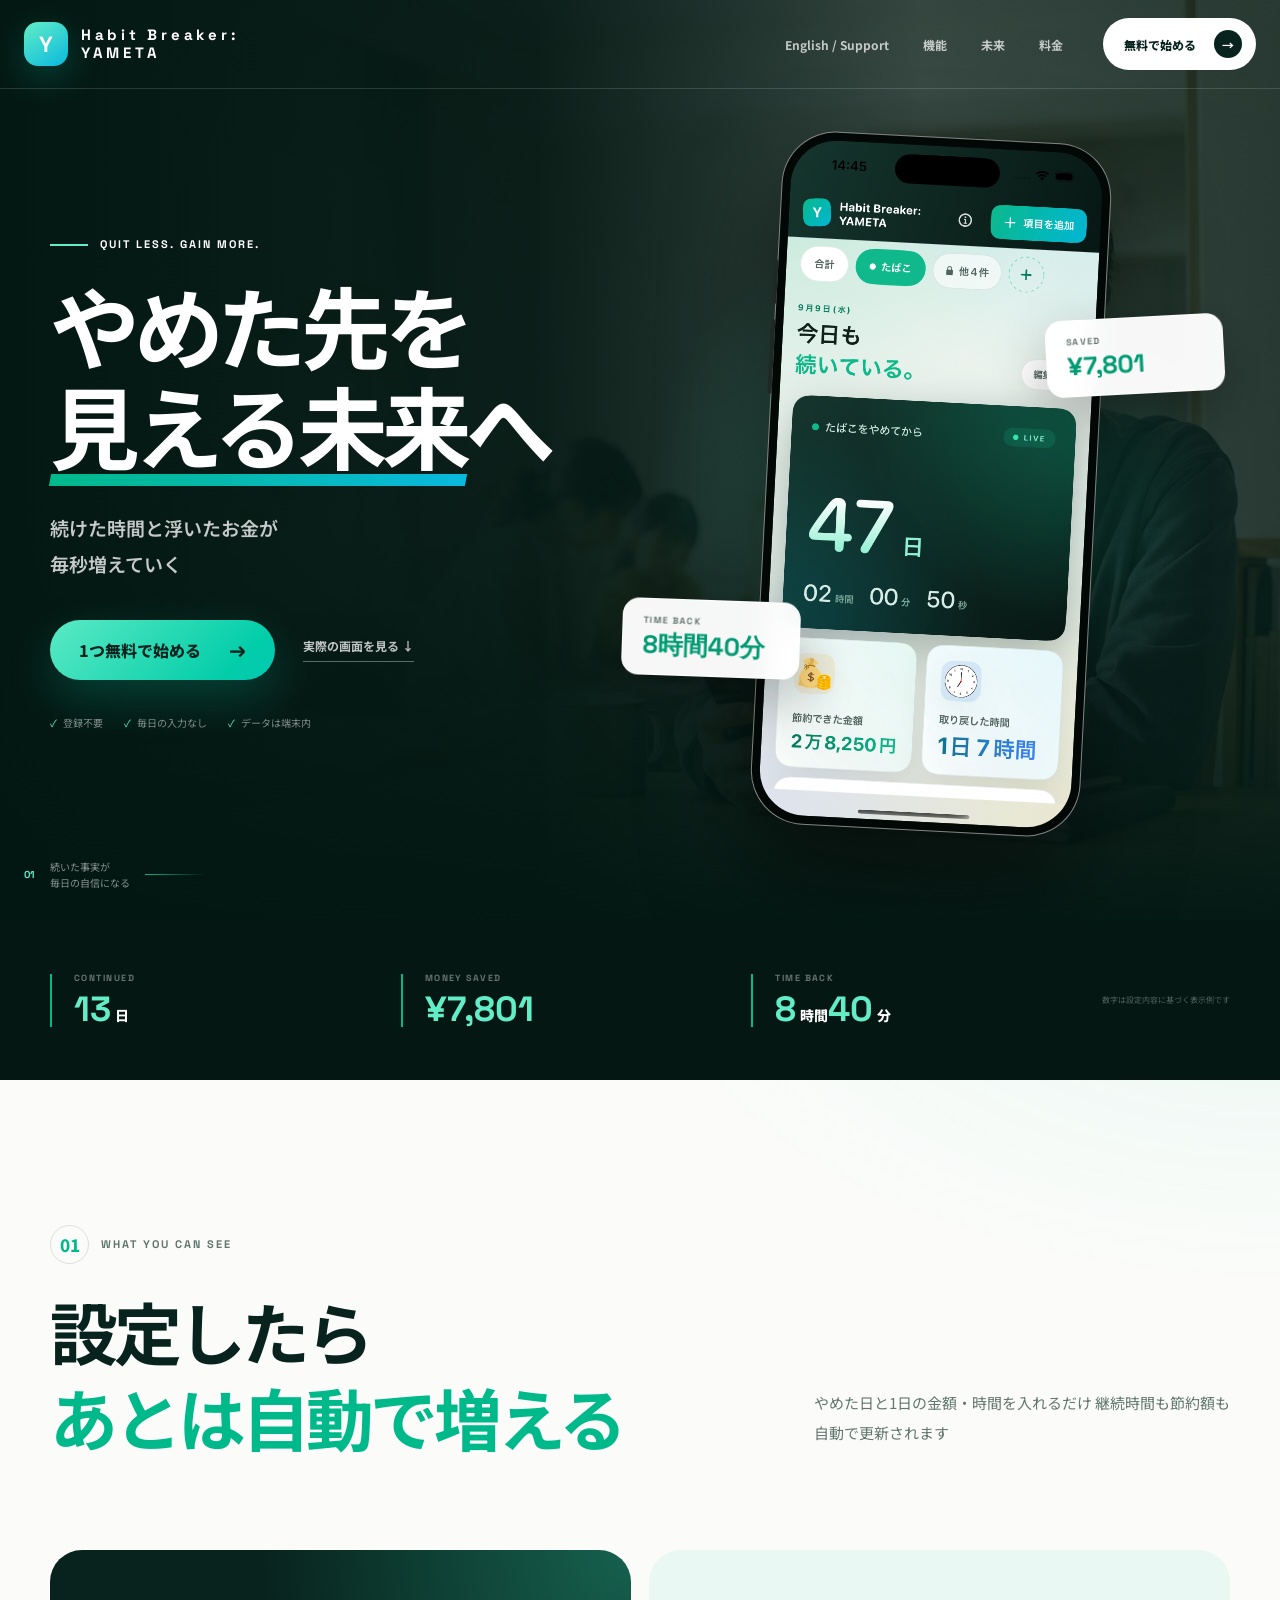
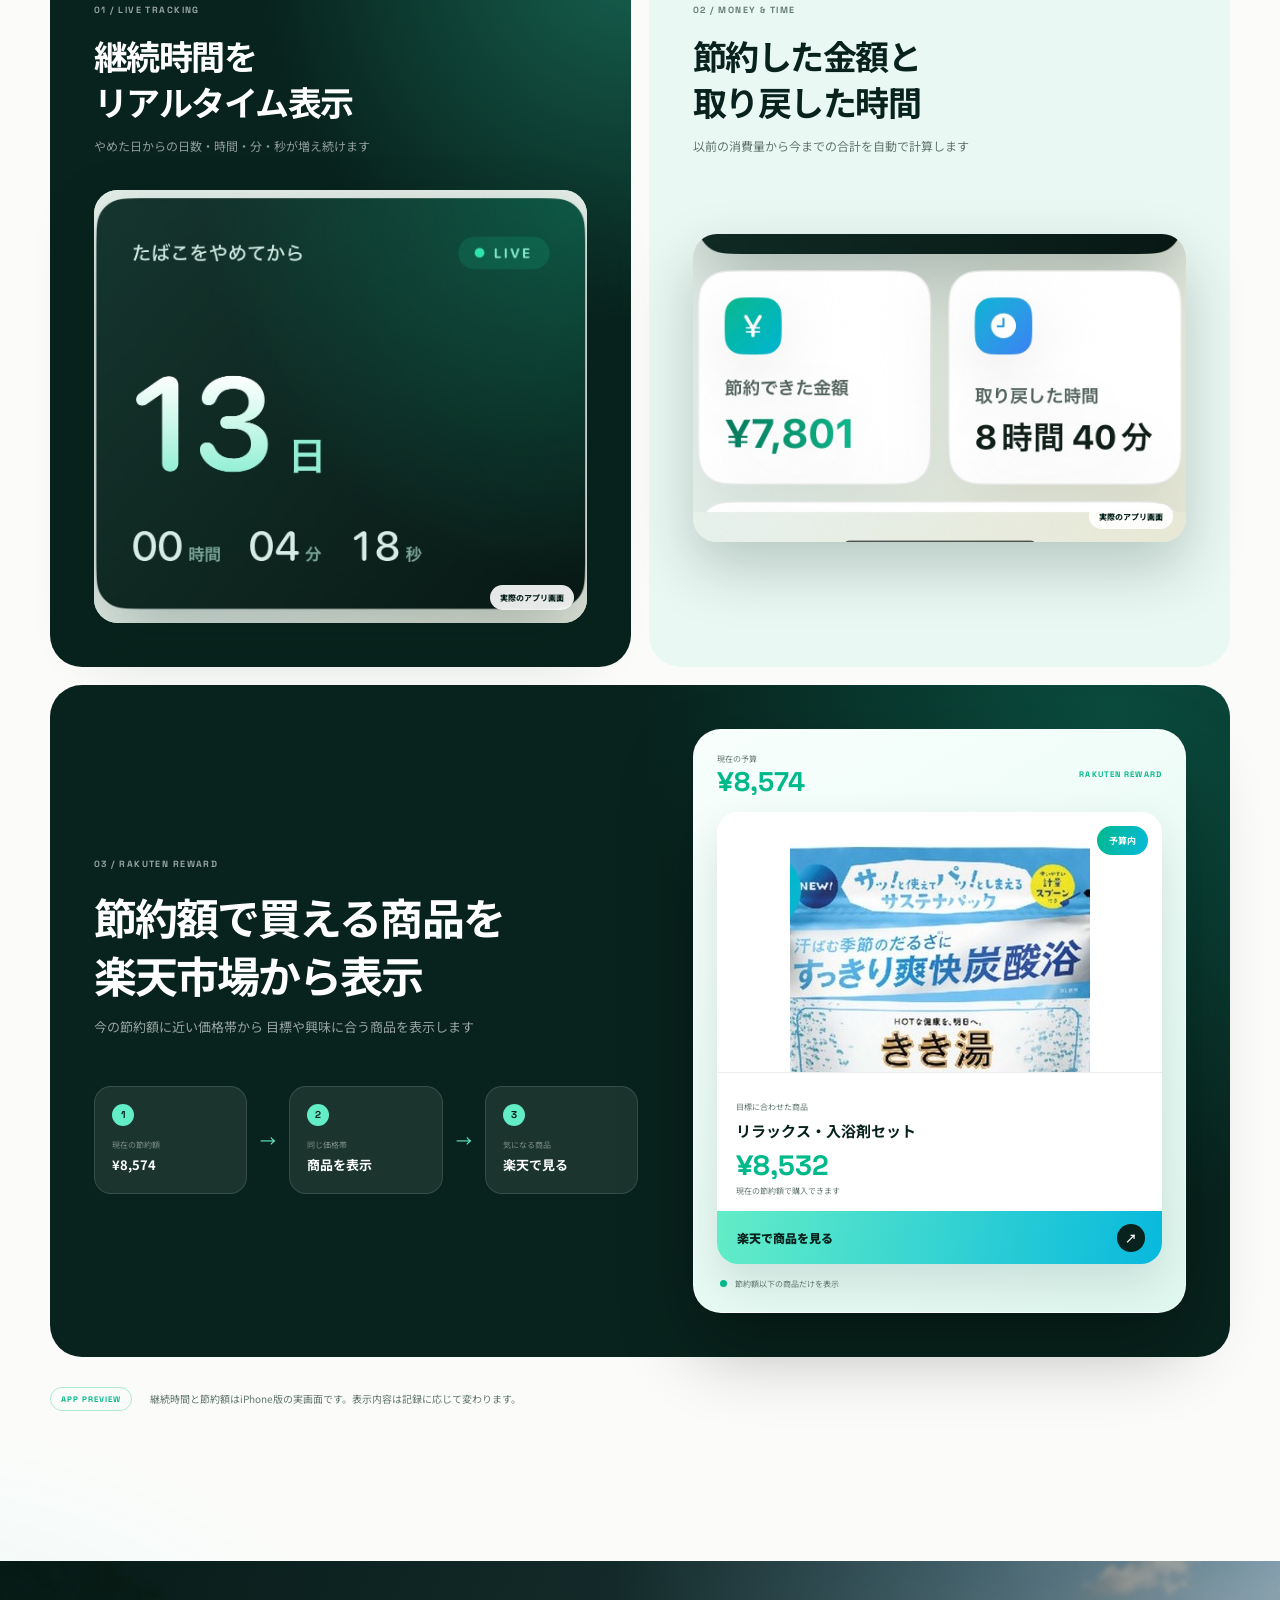
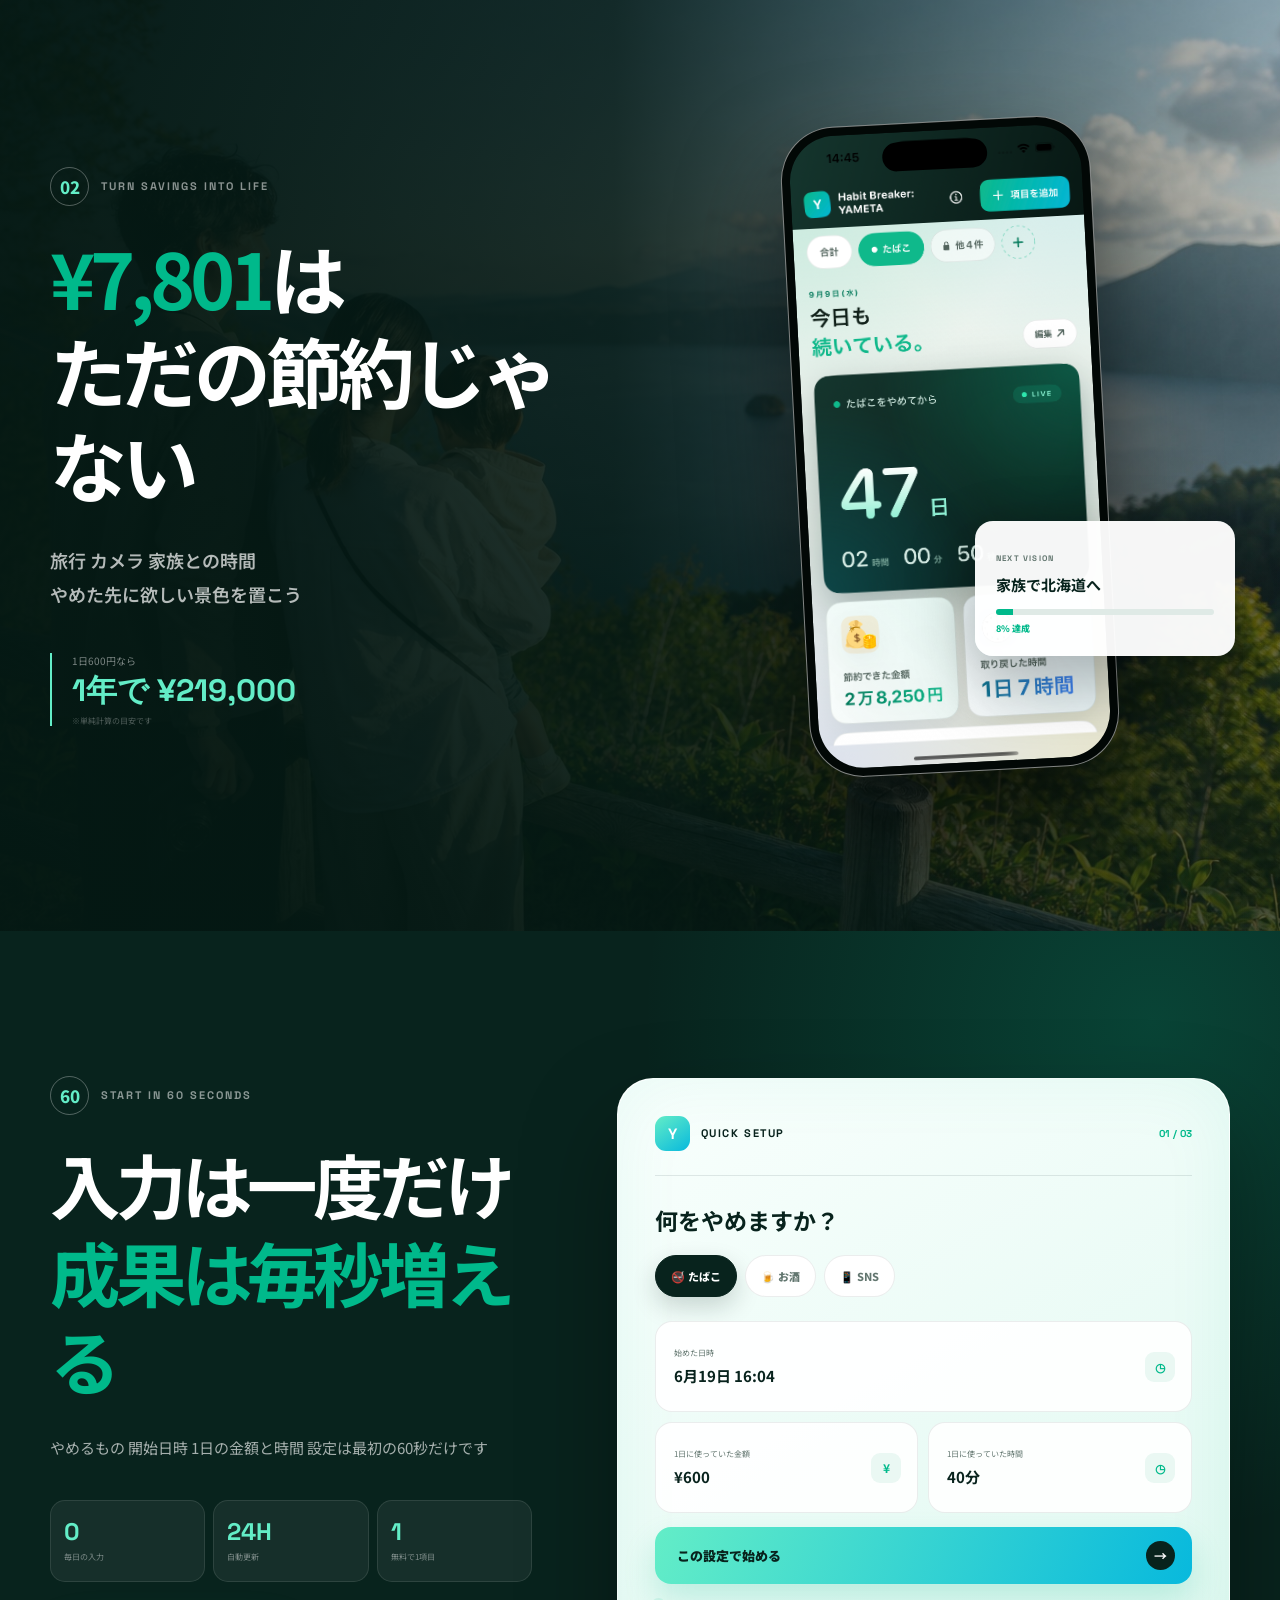
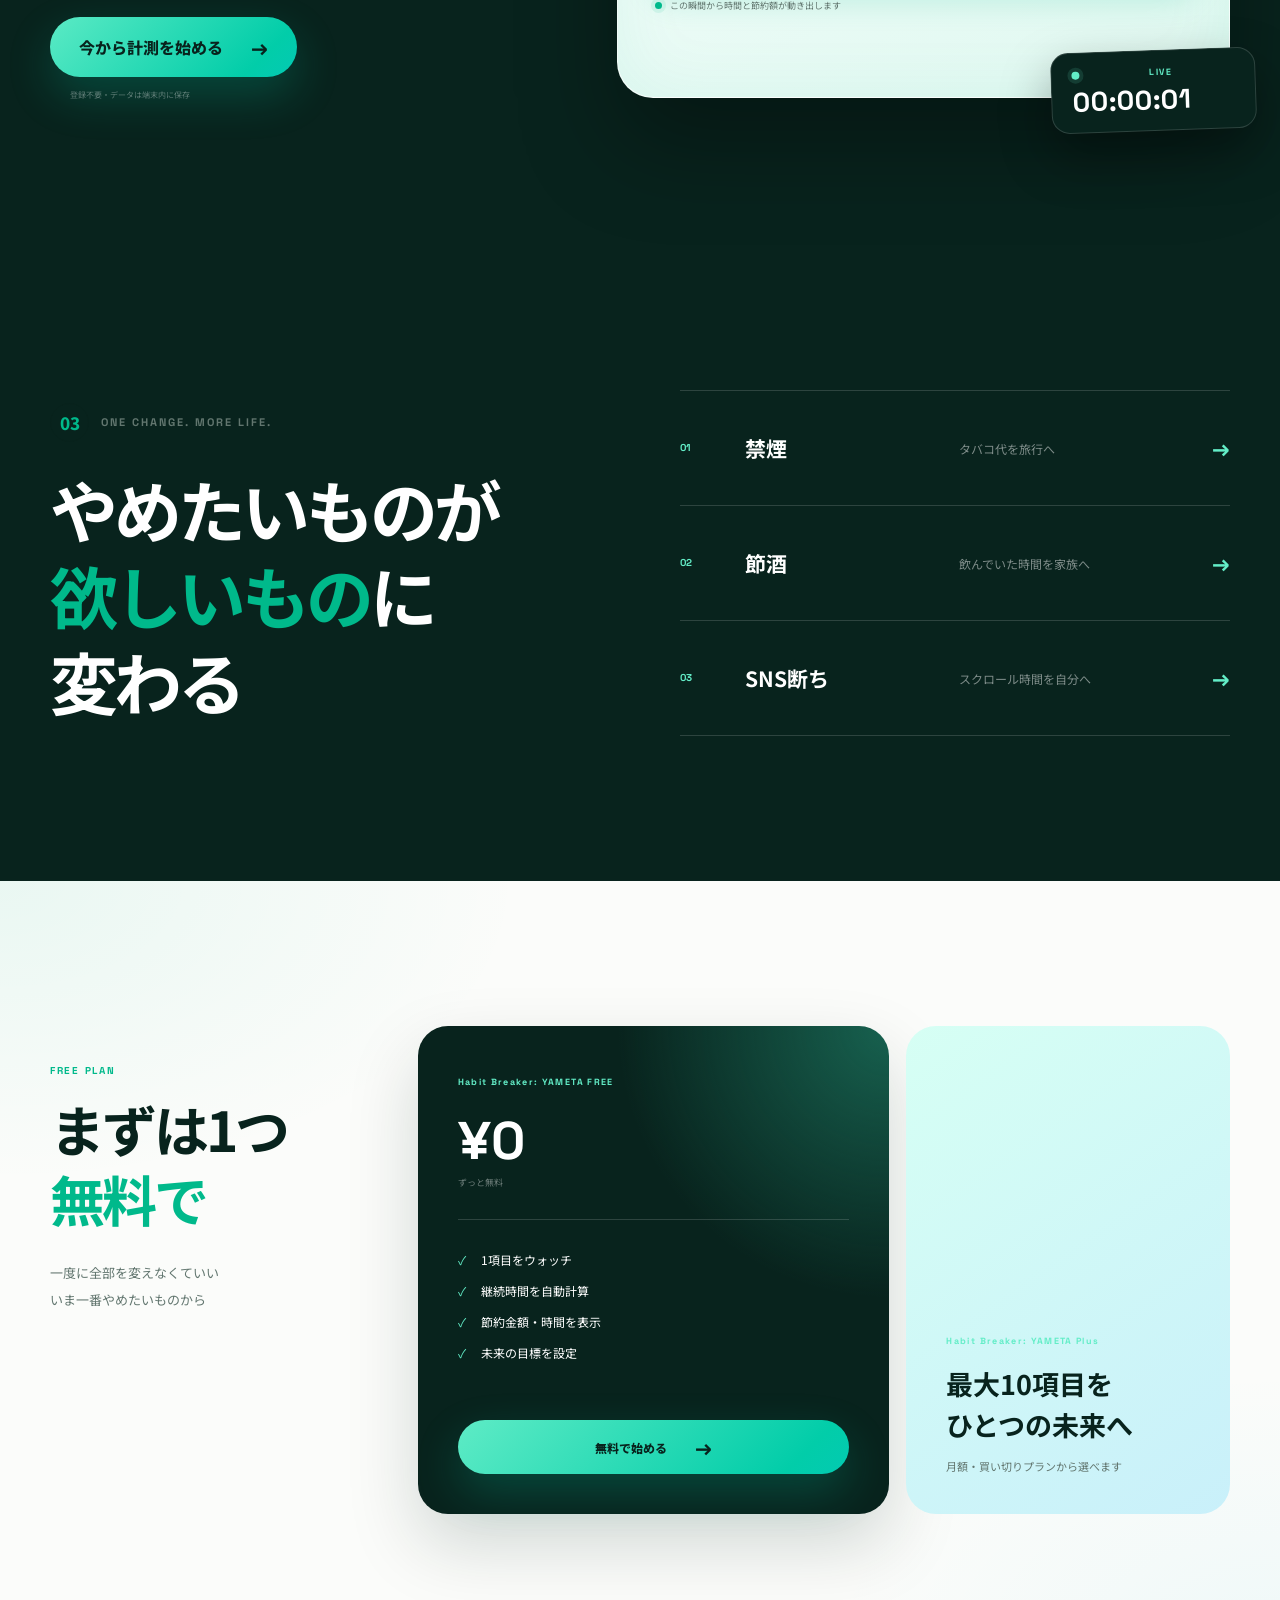
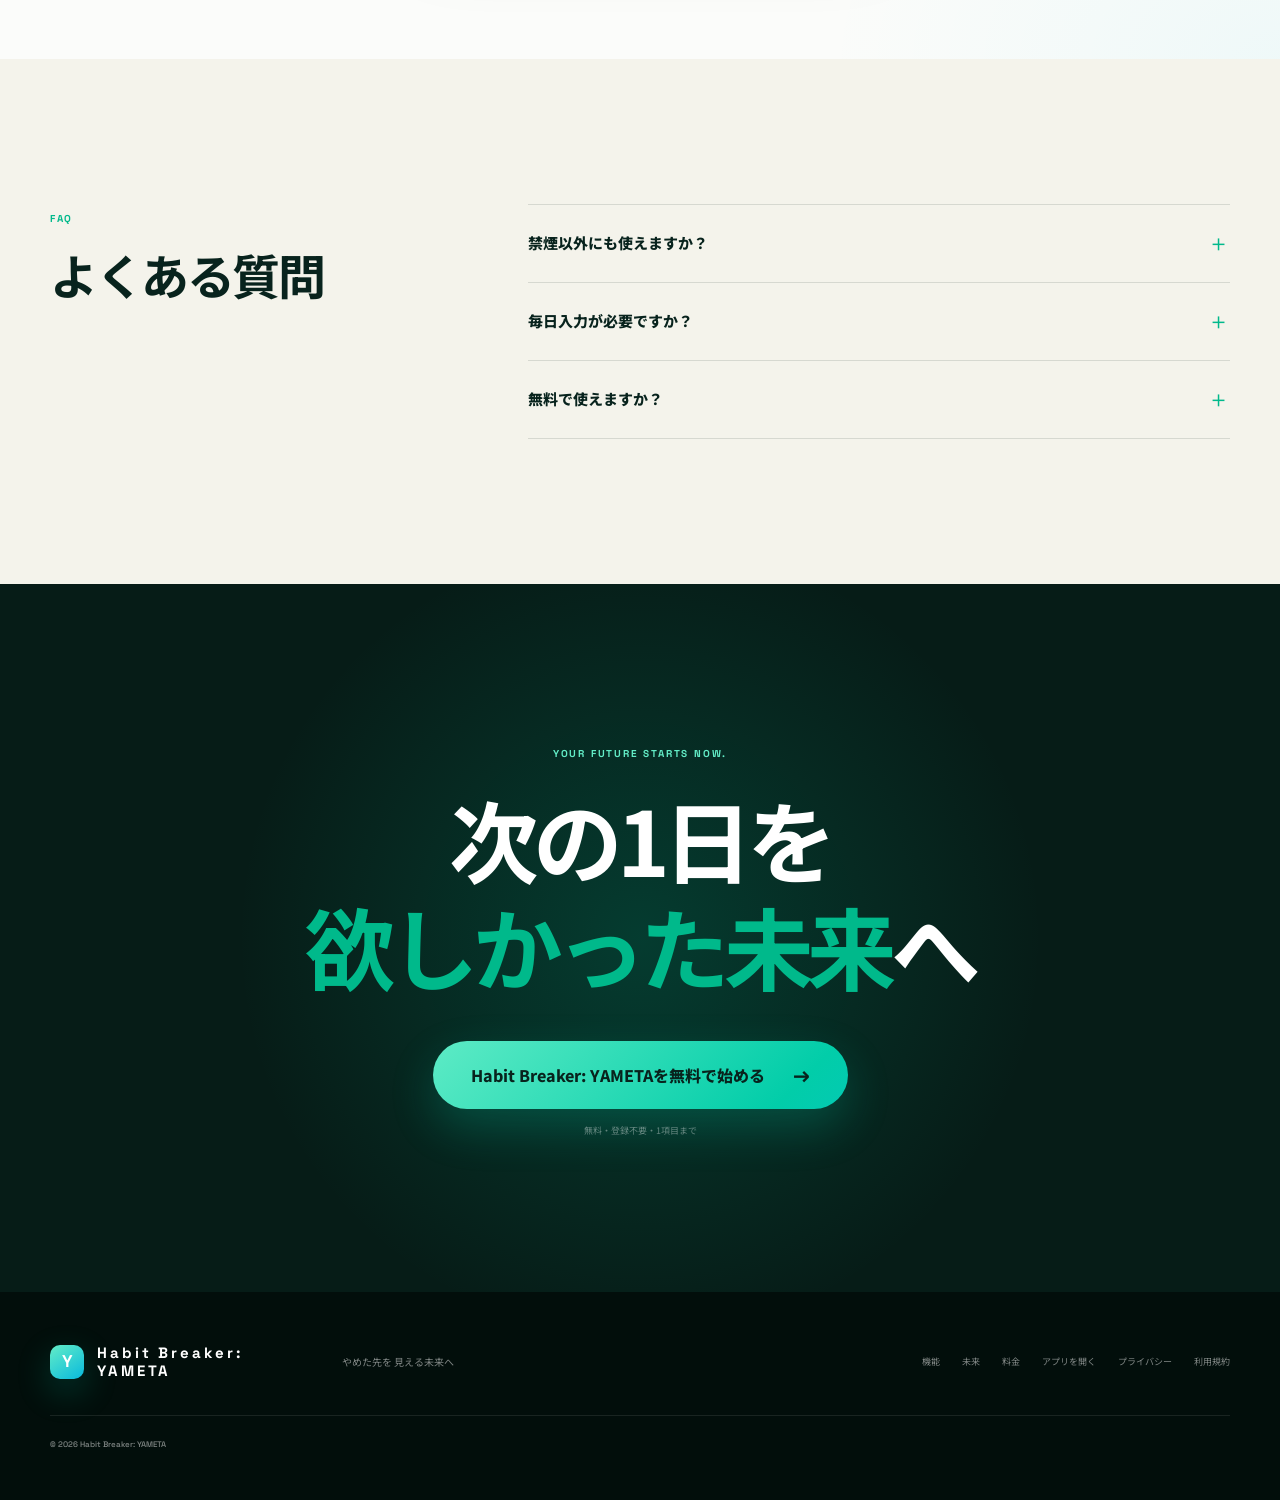
==== commit 52f2afa1: "Unify Habit Breaker YAMETA branding and update support policies" ====
--- a/index.html
+++ b/index.html
@@ -4,16 +4,16 @@
     <meta charset="UTF-8" />
     <meta name="viewport" content="width=device-width, initial-scale=1.0, viewport-fit=cover" />
     <meta name="theme-color" content="#08231d" />
-    <meta name="description" content="YAMETAは、禁煙・節酒・SNS断ちの継続時間、節約できた金額、取り戻した時間を自動で見える化する習慣改善アプリ。やめた先の欲しい未来を、毎日ひと目で確認できます。" />
+    <meta name="description" content="Habit Breaker: YAMETAは、お菓子・SNS・禁煙・禁酒など、やめたい習慣の継続時間、節約できた金額、取り戻した時間を自動で見える化する習慣改善アプリ。やめた先の欲しい未来を、毎日ひと目で確認できます。" />
     <meta name="keywords" content="禁煙アプリ,節酒アプリ,習慣改善アプリ,禁煙 継続,タバコ代 節約,お酒 やめたい,節約金額,取り戻した時間,モチベーション,ビジョンボード" />
     <meta name="robots" content="index,follow" />
     <meta property="og:type" content="website" />
     <meta property="og:locale" content="ja_JP" />
-    <meta property="og:title" content="YAMETA｜やめた先を、見える未来に。" />
+    <meta property="og:title" content="Habit Breaker: YAMETA｜やめた先を、見える未来に。" />
     <meta property="og:description" content="禁煙も、節酒も。続いた時間と浮いたお金が、毎秒増える。" />
     <meta property="og:image" content="assets/lp-hero.jpg" />
     <meta name="twitter:card" content="summary_large_image" />
-    <title>禁煙・節酒の継続と節約を見える化｜YAMETA</title>
+    <title>やめたい習慣の継続と節約を見える化｜Habit Breaker: YAMETA</title>
     <link rel="icon" type="image/svg+xml" href="icon.svg" />
     <link rel="apple-touch-icon" href="apple-touch-icon.png" />
     <link rel="preload" href="assets/lp-hero.jpg" as="image" />
@@ -25,10 +25,10 @@
       {
         "@context": "https://schema.org",
         "@type": "SoftwareApplication",
-        "name": "YAMETA",
+        "name": "Habit Breaker: YAMETA",
         "applicationCategory": "HealthApplication",
-        "operatingSystem": "iOS, Web",
-        "description": "禁煙・節酒・SNS断ちの継続時間、節約金額、取り戻した時間を見える化する習慣改善アプリ。",
+        "operatingSystem": "iOS",
+        "description": "お菓子・SNS・禁煙・禁酒など、やめたい習慣の継続時間、節約金額、取り戻した時間を見える化する習慣改善アプリ。",
         "offers": { "@type": "Offer", "price": "0", "priceCurrency": "JPY" }
       }
     </script>
@@ -38,9 +38,9 @@
 
     <header class="site-header" id="top">
       <div class="nav-inner">
-        <a class="brand" href="#top" aria-label="YAMETA トップへ"><span class="brand-mark">Y</span><span>YAMETA</span></a>
+        <a class="brand" href="#top" aria-label="Habit Breaker: YAMETA トップへ"><span class="brand-mark">Y</span><span>Habit Breaker: YAMETA</span></a>
         <nav class="desktop-nav" aria-label="メインナビゲーション">
-          <a href="#features">YAMETAとは</a><a href="#features">機能</a><a href="#future">未来</a><a href="#plan">料金</a>
+          <a href="support.html" lang="en">English / Support</a><a href="#features">機能</a><a href="#future">未来</a><a href="#plan">料金</a>
         </nav>
         <a class="nav-cta" href="#start-easy">無料で始める <b>→</b></a>
       </div>
@@ -48,7 +48,7 @@
 
     <main id="main">
       <section class="hero" aria-labelledby="hero-title">
-        <img class="hero-photo" src="assets/lp-hero.jpg" alt="朝、自宅でYAMETAを確認する30代男性のイメージ" />
+        <img class="hero-photo" src="assets/lp-hero.jpg" alt="朝、自宅でHabit Breaker: YAMETAを確認する30代男性のイメージ" />
         <div class="hero-overlay"></div>
         <div class="container hero-grid">
           <div class="hero-copy reveal">
@@ -63,7 +63,7 @@
             <div class="device-halo"></div>
             <div class="iphone-frame">
               <span class="iphone-button button-a"></span><span class="iphone-button button-b"></span>
-              <img src="assets/app-dashboard.jpg" alt="YAMETAの実際のメイン画面。禁煙13日、節約金額、取り戻した時間を表示" />
+              <img src="assets/app-dashboard-current.png" alt="Habit Breaker: YAMETAの実際のメイン画面。習慣の継続時間、節約金額、取り戻した時間を表示" />
             </div>
             <div class="hero-chip chip-money"><small>SAVED</small><strong>¥7,801</strong></div>
             <div class="hero-chip chip-time"><small>TIME BACK</small><strong>8時間40分</strong></div>
@@ -91,12 +91,12 @@
           <div class="feature-showcase">
             <article class="feature-panel feature-dark reveal" id="live-tracking">
               <div class="feature-copy"><span>01 / LIVE TRACKING</span><h3>継続時間を<br />リアルタイム表示</h3><p>やめた日からの日数・時間・分・秒が増え続けます</p></div>
-              <figure class="feature-media timer-media"><img src="assets/app-timer-detail.jpg" alt="YAMETAの継続時間表示画面。13日と00時間04分18秒を表示" loading="lazy" /><figcaption>実際のアプリ画面</figcaption></figure>
+              <figure class="feature-media timer-media"><img src="assets/app-timer-detail.jpg" alt="Habit Breaker: YAMETAの継続時間表示画面。13日と00時間04分18秒を表示" loading="lazy" /><figcaption>実際のアプリ画面</figcaption></figure>
             </article>
 
             <article class="feature-panel feature-light reveal">
               <div class="feature-copy"><span>02 / MONEY &amp; TIME</span><h3>節約した金額と<br />取り戻した時間</h3><p>以前の消費量から今までの合計を自動で計算します</p></div>
-              <figure class="feature-media values-media"><img src="assets/app-values-detail.jpg" alt="YAMETAの節約金額7,801円と取り戻した時間8時間40分の表示" loading="lazy" /><figcaption>実際のアプリ画面</figcaption></figure>
+              <figure class="feature-media values-media"><img src="assets/app-values-detail.jpg" alt="Habit Breaker: YAMETAの節約金額7,801円と取り戻した時間8時間40分の表示" loading="lazy" /><figcaption>実際のアプリ画面</figcaption></figure>
             </article>
 
             <article class="feature-panel feature-reward-wide reveal" id="rakuten-reward">
@@ -122,7 +122,7 @@
             </article>
           </div>
 
-          <div class="actual-note reveal"><span>APP PREVIEW</span><p>継続時間と節約額はiPhone版の実画面です 商品カードは表示内容が分かるよう整えたUIイメージです</p></div>
+          <div class="actual-note reveal"><span>APP PREVIEW</span><p>継続時間と節約額はiPhone版の実画面です。表示内容は記録に応じて変わります。</p></div>
         </div>
       </section>
 
@@ -136,7 +136,7 @@
             <div class="future-math"><span>1日600円なら</span><strong>1年で ¥219,000</strong><small>※単純計算の目安です</small></div>
           </div>
           <div class="future-device reveal">
-            <div class="iphone-frame secondary-phone"><img src="assets/app-dashboard.jpg" alt="継続時間と節約額を表示するYAMETAの実画面" loading="lazy" /></div>
+            <div class="iphone-frame secondary-phone"><img src="assets/app-dashboard-current.png" alt="継続時間と節約額を表示するHabit Breaker: YAMETAの実画面" loading="lazy" /></div>
             <div class="goal-float"><small>NEXT VISION</small><strong>家族で北海道へ</strong><i><b></b></i><span>8% 達成</span></div>
           </div>
         </div>
@@ -153,7 +153,7 @@
             <small>登録不要・データは端末内に保存</small>
           </div>
 
-          <div class="setup-card reveal" aria-label="YAMETAの初期設定イメージ">
+          <div class="setup-card reveal" aria-label="Habit Breaker: YAMETAの初期設定イメージ">
             <div class="setup-head"><div><span>Y</span><b>QUICK SETUP</b></div><small>01 / 03</small></div>
             <h3>何をやめますか？</h3>
             <div class="setup-options"><span class="active">🚭 たばこ</span><span>🍺 お酒</span><span>📱 SNS</span></div>
@@ -183,8 +183,8 @@
       <section class="plan section" id="plan" aria-labelledby="plan-title">
         <div class="container plan-grid">
           <div class="plan-copy reveal"><p>FREE PLAN</p><h2 id="plan-title">まずは1つ<br /><em>無料で</em></h2><span>一度に全部を変えなくていい<br />いま一番やめたいものから</span></div>
-          <article class="price-card reveal"><div><span>YAMETA FREE</span><strong>¥0</strong><small>ずっと無料</small></div><ul><li>1項目をウォッチ</li><li>継続時間を自動計算</li><li>節約金額・時間を表示</li><li>未来の目標を設定</li></ul><a class="button button-accent" href="#start-easy">無料で始める <span>→</span></a></article>
-          <article class="premium-card reveal"><span>PREMIUM / COMING SOON</span><h3>最大6項目を<br />ひとつの未来へ</h3><p>月額・買い切りプランを準備中</p></article>
+          <article class="price-card reveal"><div><span>Habit Breaker: YAMETA FREE</span><strong>¥0</strong><small>ずっと無料</small></div><ul><li>1項目をウォッチ</li><li>継続時間を自動計算</li><li>節約金額・時間を表示</li><li>未来の目標を設定</li></ul><a class="button button-accent" href="#start-easy">無料で始める <span>→</span></a></article>
+          <article class="premium-card reveal"><span>Habit Breaker: YAMETA Plus</span><h3>最大10項目を<br />ひとつの未来へ</h3><p>月額・買い切りプランから選べます</p></article>
         </div>
       </section>
 
@@ -204,14 +204,14 @@
         <div class="container reveal">
           <p>YOUR FUTURE STARTS NOW.</p>
           <h2>次の1日を<br /><em>欲しかった未来</em>へ</h2>
-          <a class="button button-accent button-large" href="#start-easy">YAMETAを無料で始める <span>→</span></a>
+          <a class="button button-accent button-large" href="#start-easy">Habit Breaker: YAMETAを無料で始める <span>→</span></a>
           <small>無料・登録不要・1項目まで</small>
         </div>
       </section>
     </main>
 
     <footer class="site-footer">
-      <div class="container footer-inner"><a class="brand" href="#top"><span class="brand-mark">Y</span><span>YAMETA</span></a><p>やめた先を 見える未来へ</p><nav><a href="#features">機能</a><a href="#future">未来</a><a href="#plan">料金</a><a href="#start-easy">アプリを開く</a></nav><small>© <span id="currentYear">2026</span> YAMETA</small></div>
+      <div class="container footer-inner"><a class="brand" href="#top"><span class="brand-mark">Y</span><span>Habit Breaker: YAMETA</span></a><p>やめた先を 見える未来へ</p><nav><a href="#features">機能</a><a href="#future">未来</a><a href="#plan">料金</a><a href="#start-easy">アプリを開く</a><a href="privacy.html">プライバシー</a><a href="terms.html">利用規約</a></nav><small>© <span id="currentYear">2026</span> Habit Breaker: YAMETA</small></div>
     </footer>
     <script>
       // 旧Web版が登録した Service Worker とキャッシュを解除（古いCSSが残る問題の対策）。
--- a/lp.css
+++ b/lp.css
@@ -441,3 +441,6 @@
   .hero-device .iphone-frame, .chip-money, .chip-time, .device-halo, .final-orb, .setup-live i { animation: none; }
   .site-header { transition: none; }
 }
+
+/* Full product name after the September 2026 rename. */
+.brand > span:last-child { max-width: 210px; font-size: 15px; line-height: 1.2; }
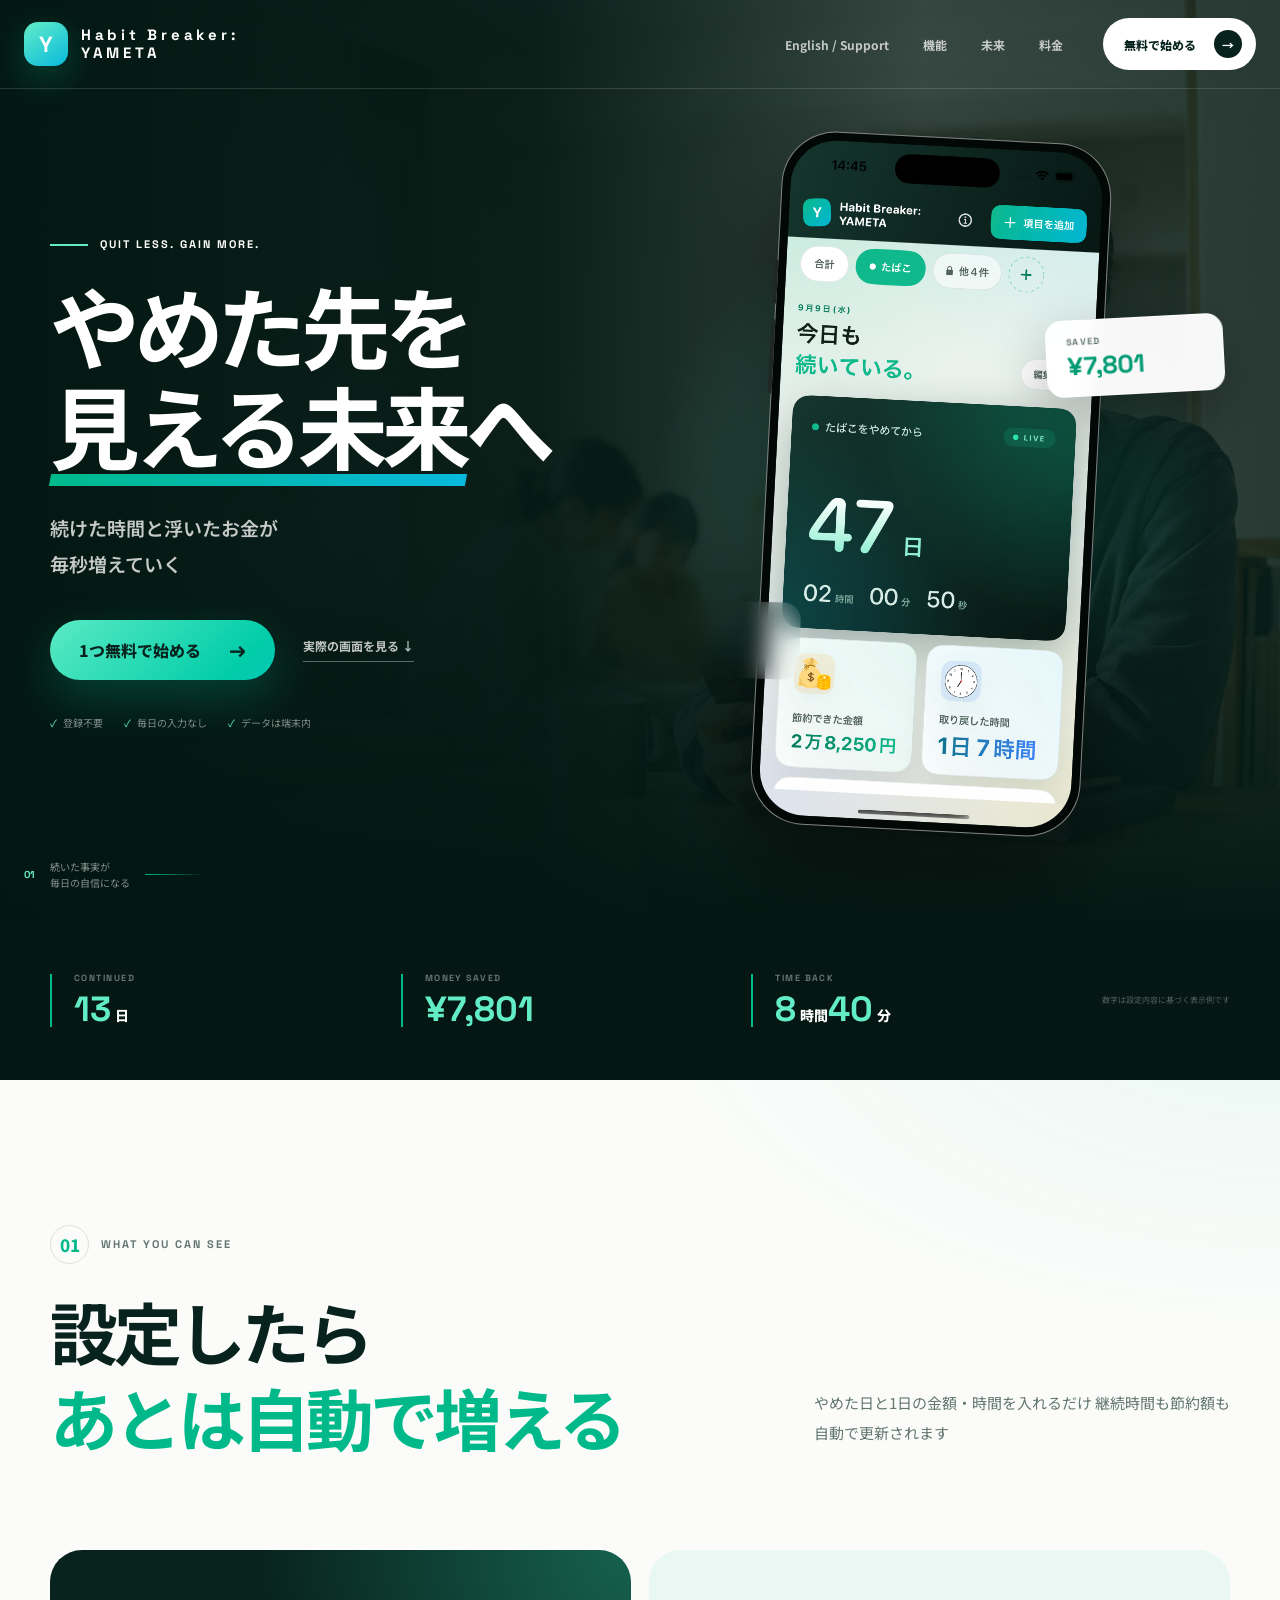
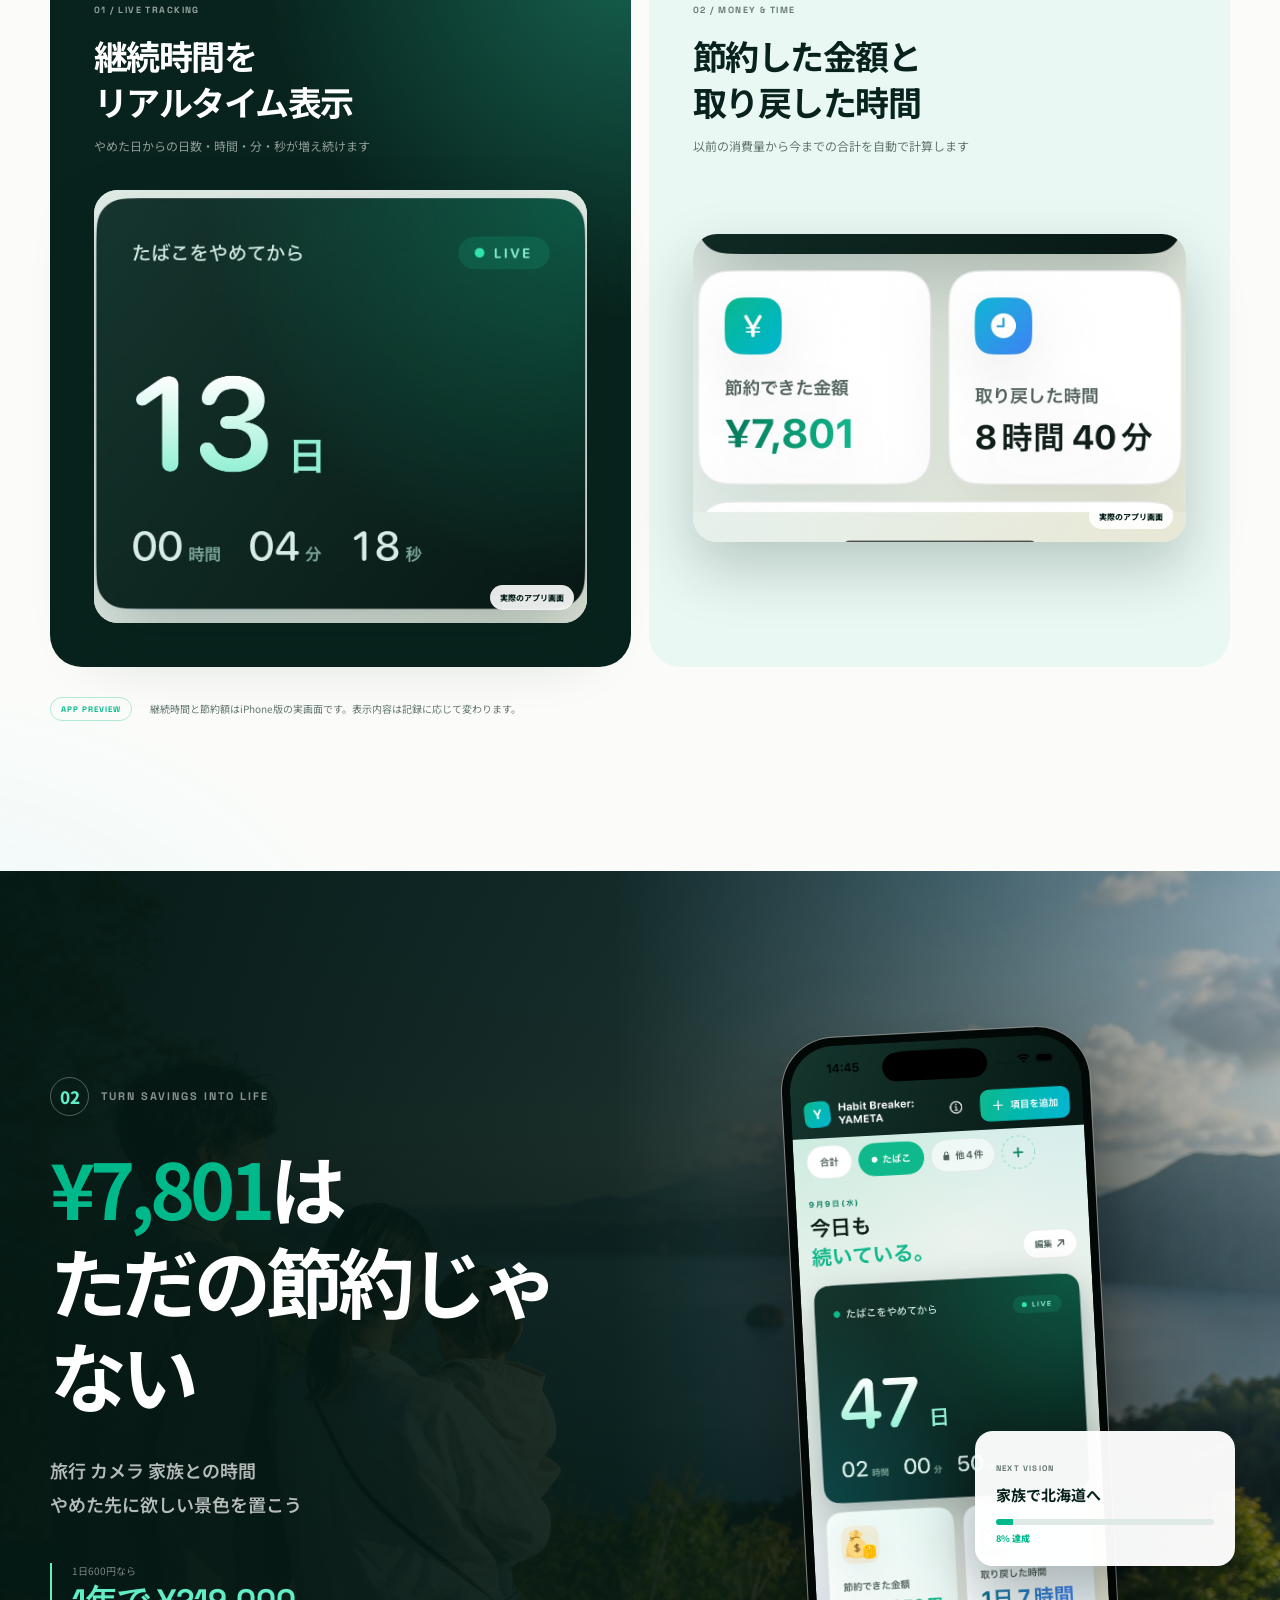
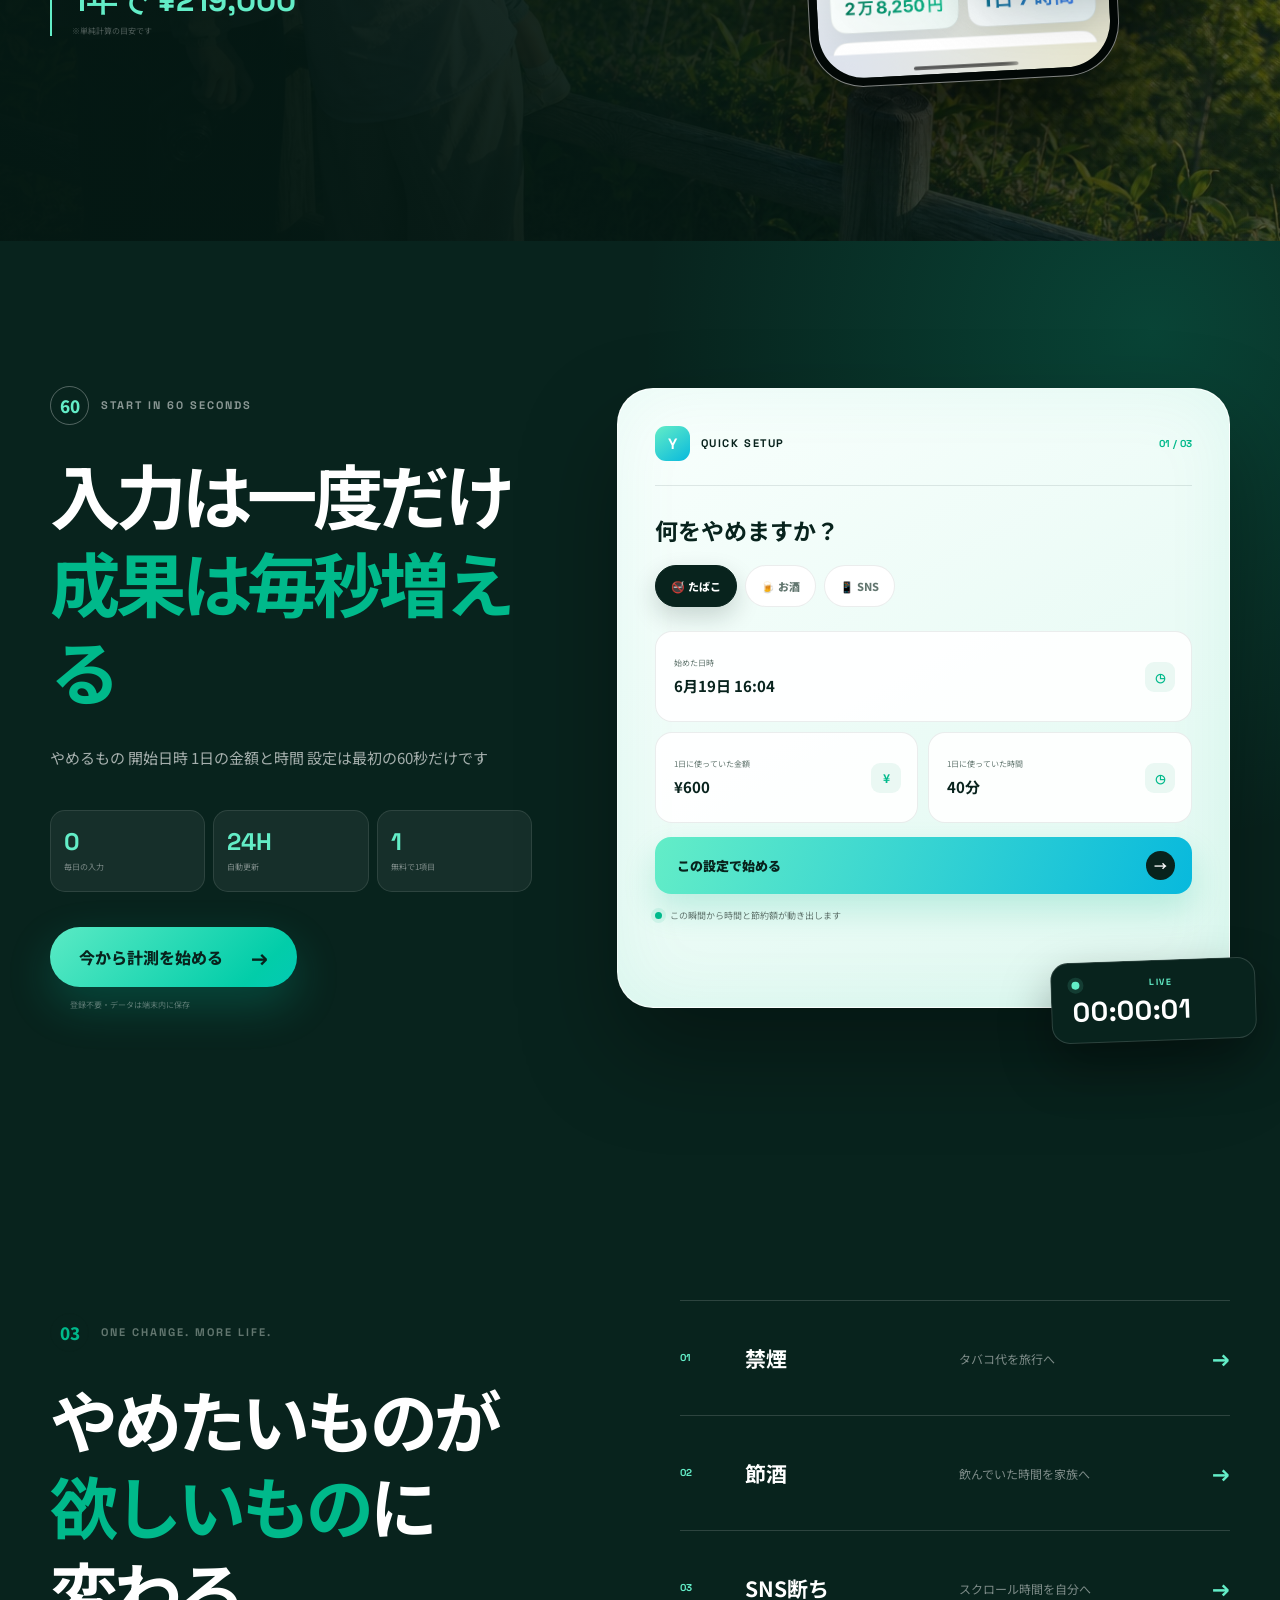
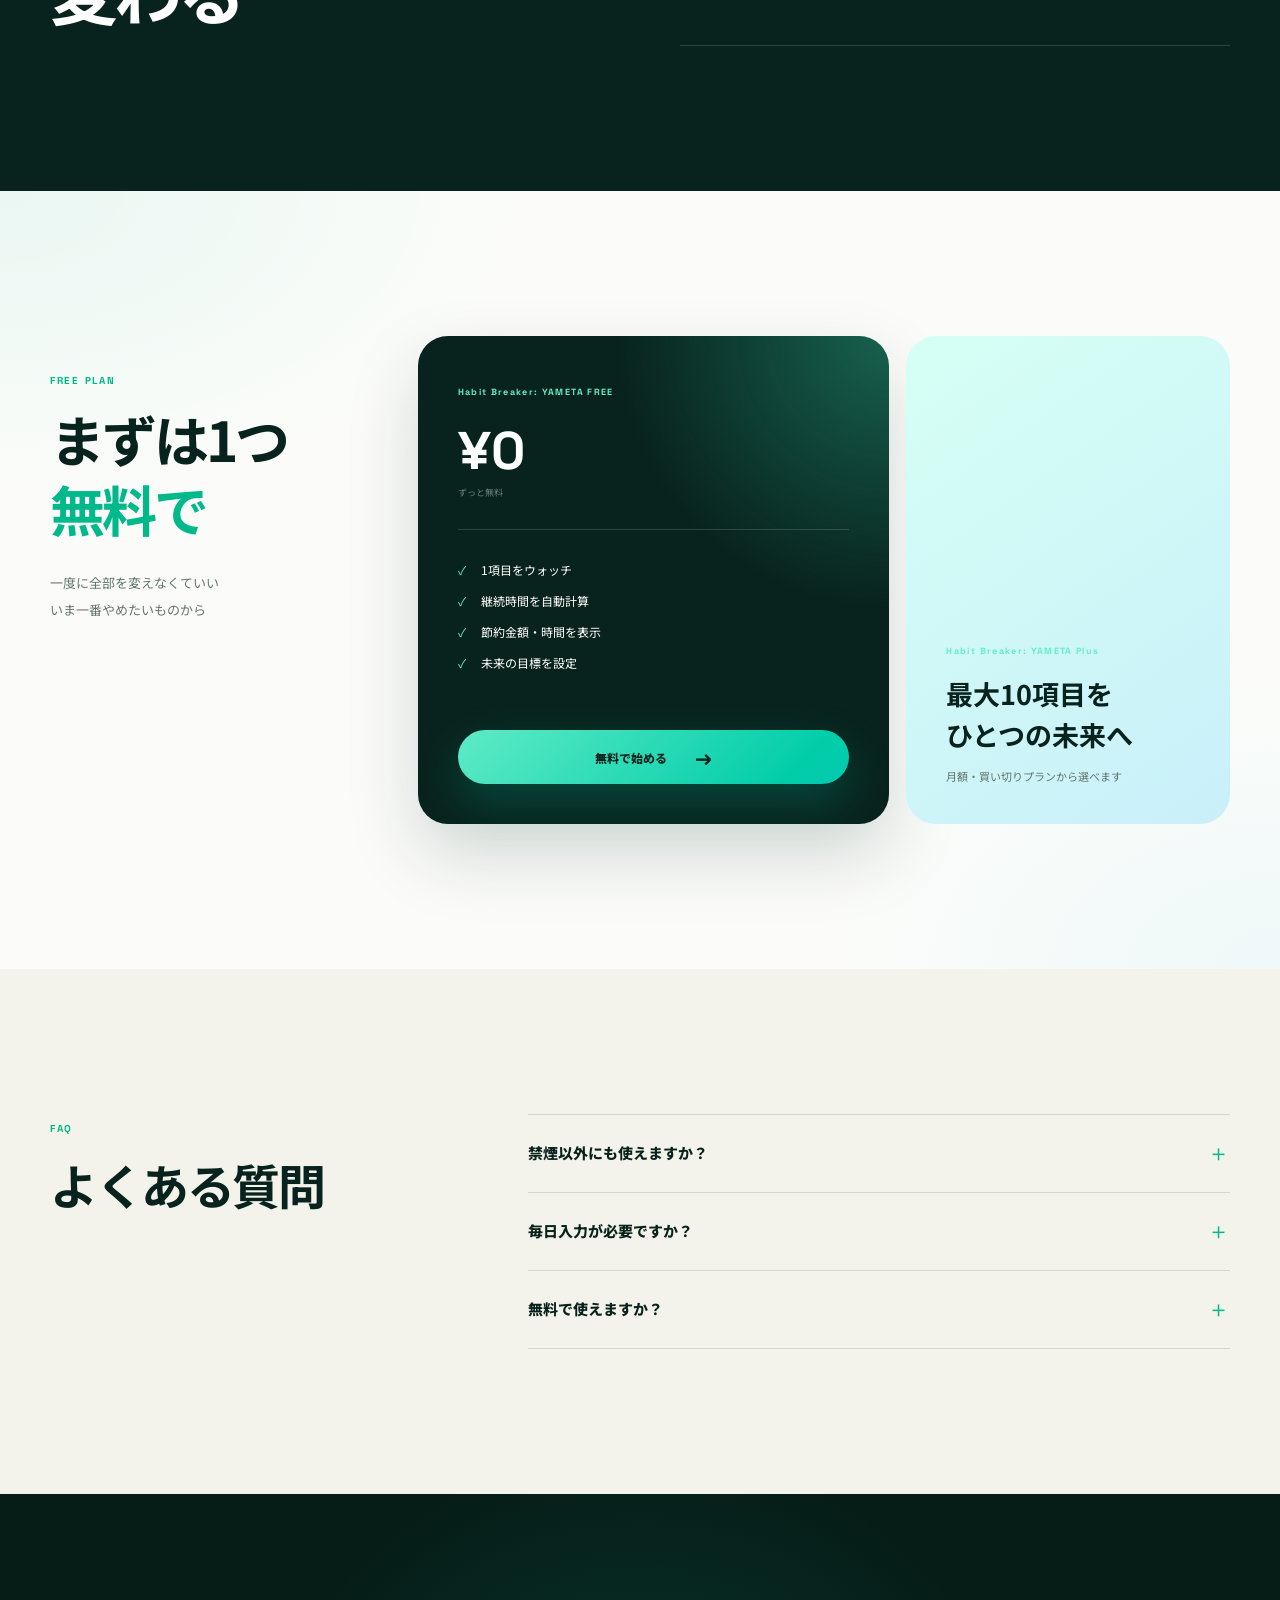
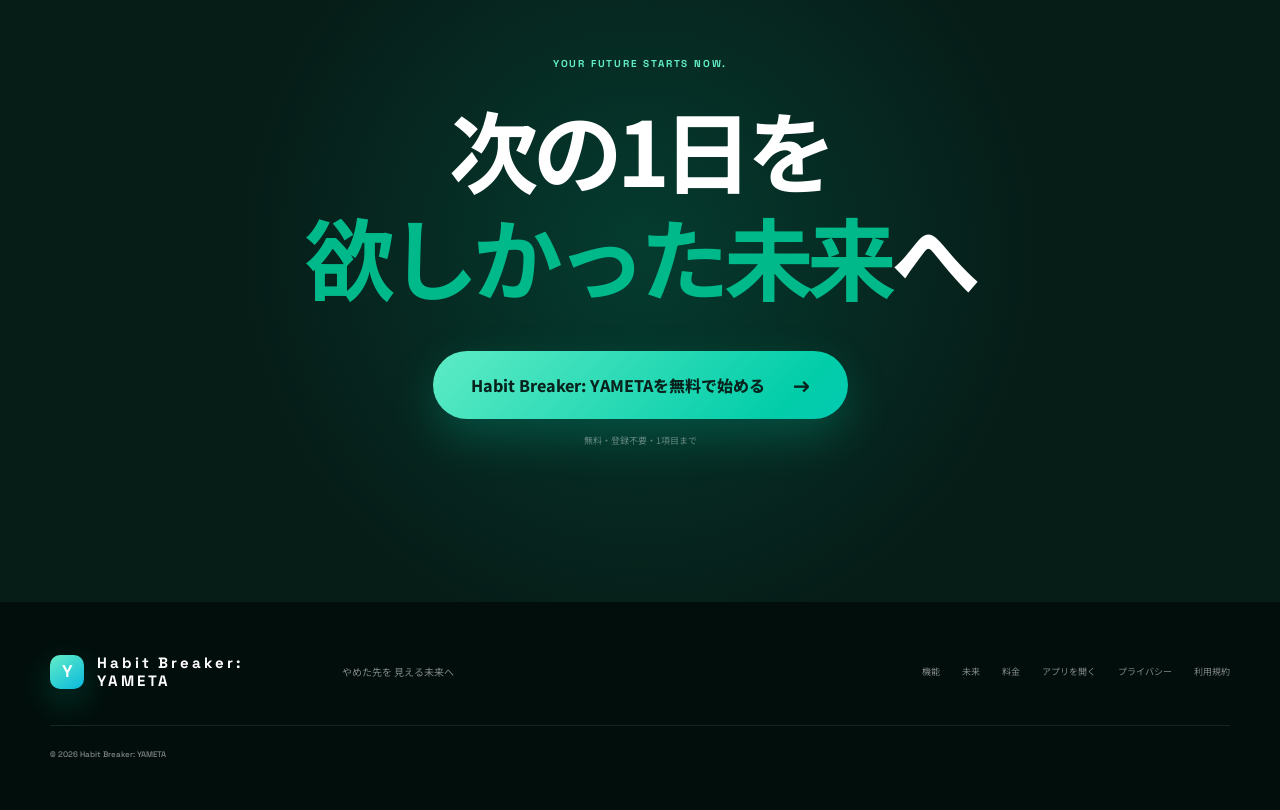
==== commit e6d02570: "Remove obsolete product recommendation feature from landing page" ====
--- a/index.html
+++ b/index.html
@@ -99,27 +99,7 @@
               <figure class="feature-media values-media"><img src="assets/app-values-detail.jpg" alt="Habit Breaker: YAMETAの節約金額7,801円と取り戻した時間8時間40分の表示" loading="lazy" /><figcaption>実際のアプリ画面</figcaption></figure>
             </article>
 
-            <article class="feature-panel feature-reward-wide reveal" id="rakuten-reward">
-              <div class="reward-explain">
-                <div class="feature-copy"><span>03 / RAKUTEN REWARD</span><h3>節約額で買える商品を<br />楽天市場から表示</h3><p>今の節約額に近い価格帯から 目標や興味に合う商品を表示します</p></div>
-                <div class="reward-flow" aria-label="商品表示の流れ">
-                  <div><b>1</b><span>現在の節約額</span><strong>¥8,574</strong></div>
-                  <i>→</i>
-                  <div><b>2</b><span>同じ価格帯</span><strong>商品を表示</strong></div>
-                  <i>→</i>
-                  <div><b>3</b><span>気になる商品</span><strong>楽天で見る</strong></div>
-                </div>
-              </div>
-              <div class="reward-preview" aria-label="楽天市場の商品提案表示例">
-                <div class="reward-preview-head"><div><small>現在の予算</small><strong>¥8,574</strong></div><span>RAKUTEN REWARD</span></div>
-                <article class="product-preview-card">
-                  <div class="product-preview-image"><img src="assets/reward-product.jpg" alt="楽天市場の商品候補として表示される入浴剤" loading="lazy" /><b>予算内</b></div>
-                  <div class="product-preview-copy"><small>目標に合わせた商品</small><h4>リラックス・入浴剤セット</h4><strong>¥8,532</strong><span>現在の節約額で購入できます</span></div>
-                  <div class="product-preview-button">楽天で商品を見る <b>↗</b></div>
-                </article>
-                <p><i></i> 節約額以下の商品だけを表示</p>
-              </div>
-            </article>
+
           </div>
 
           <div class="actual-note reveal"><span>APP PREVIEW</span><p>継続時間と節約額はiPhone版の実画面です。表示内容は記録に応じて変わります。</p></div>
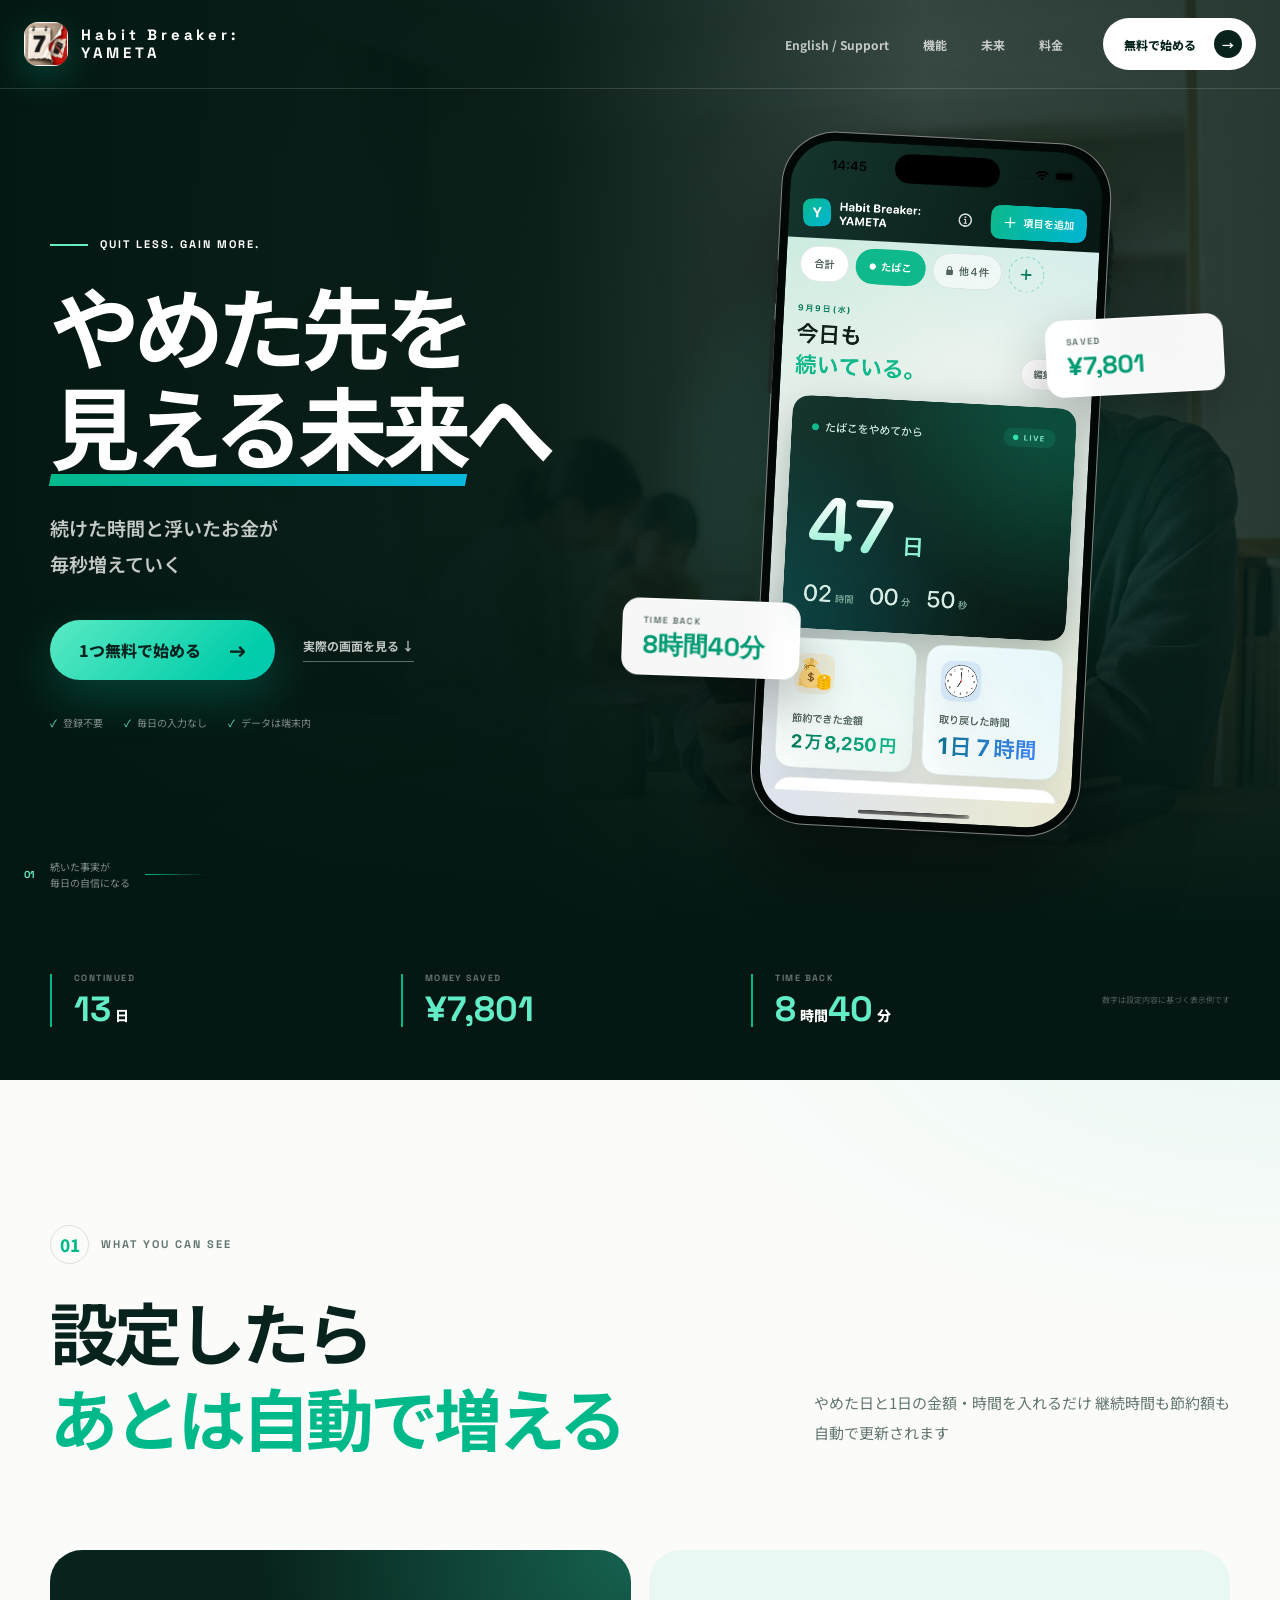
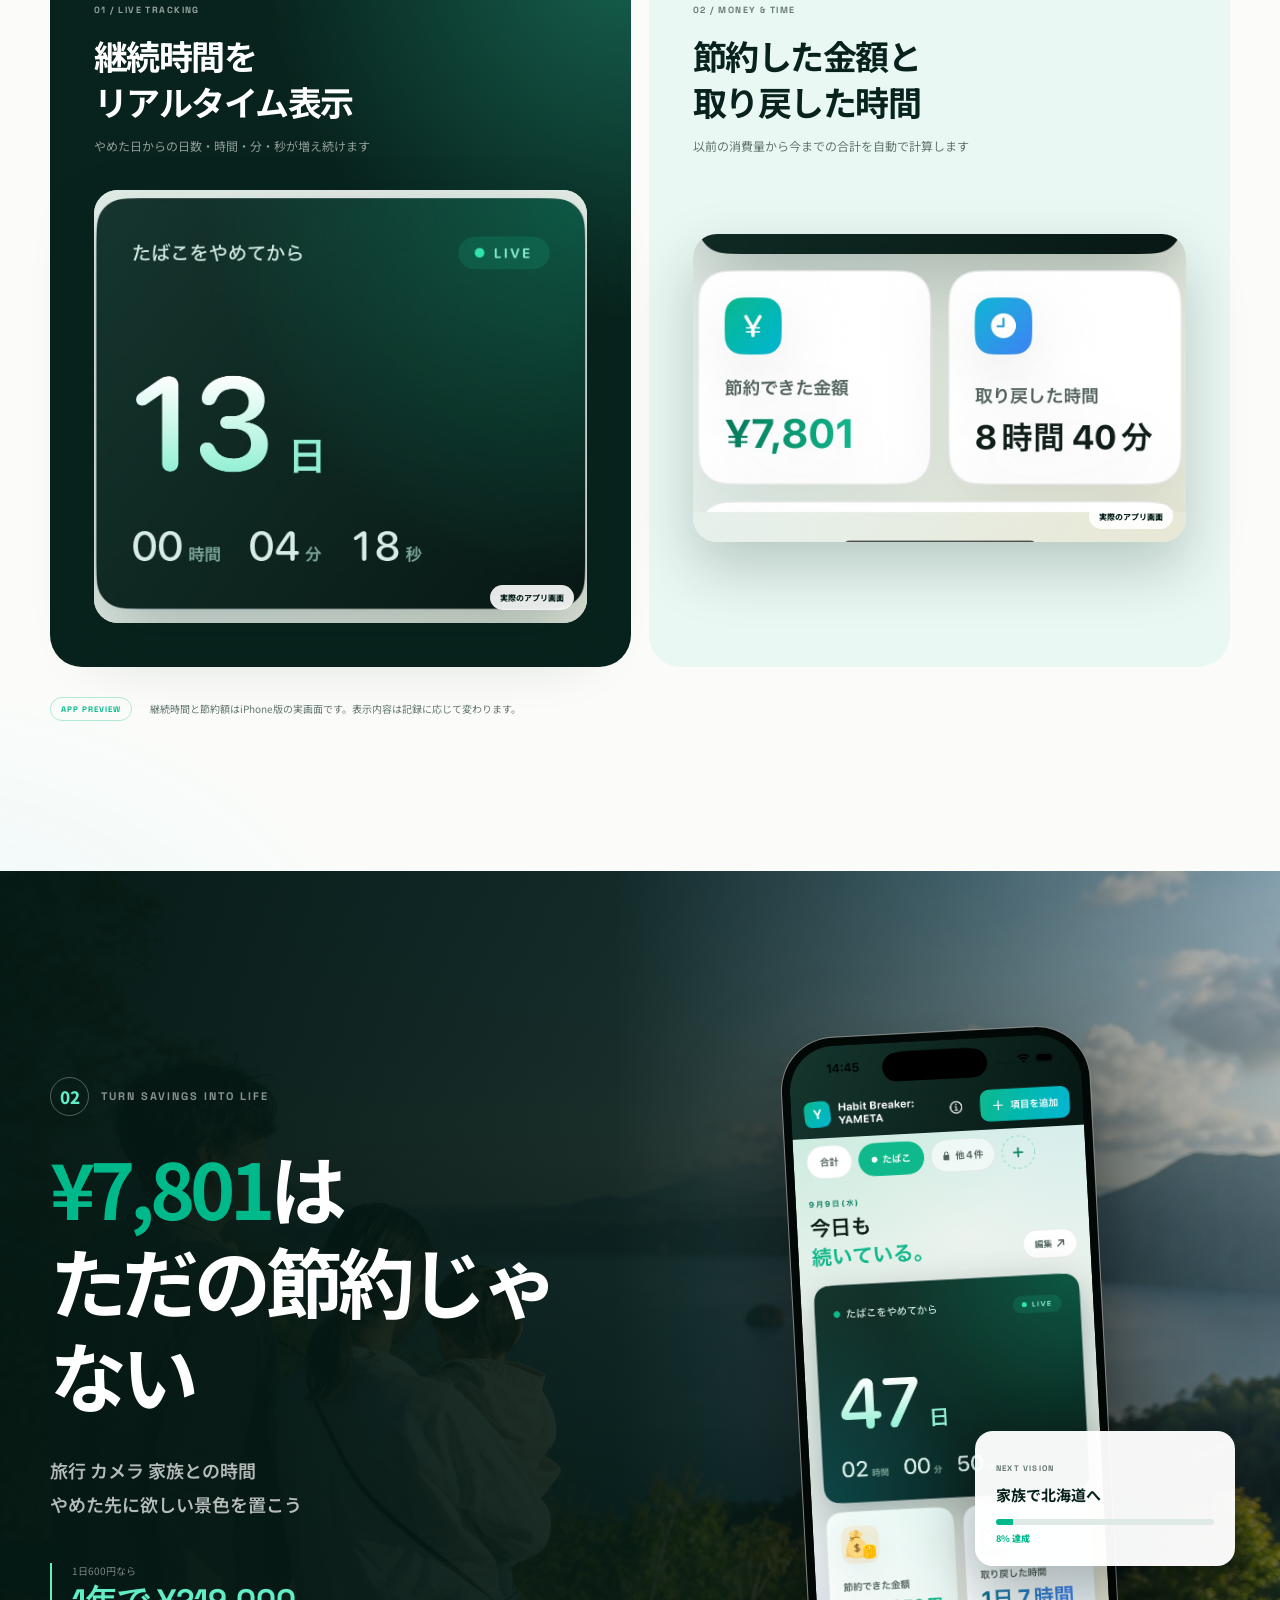
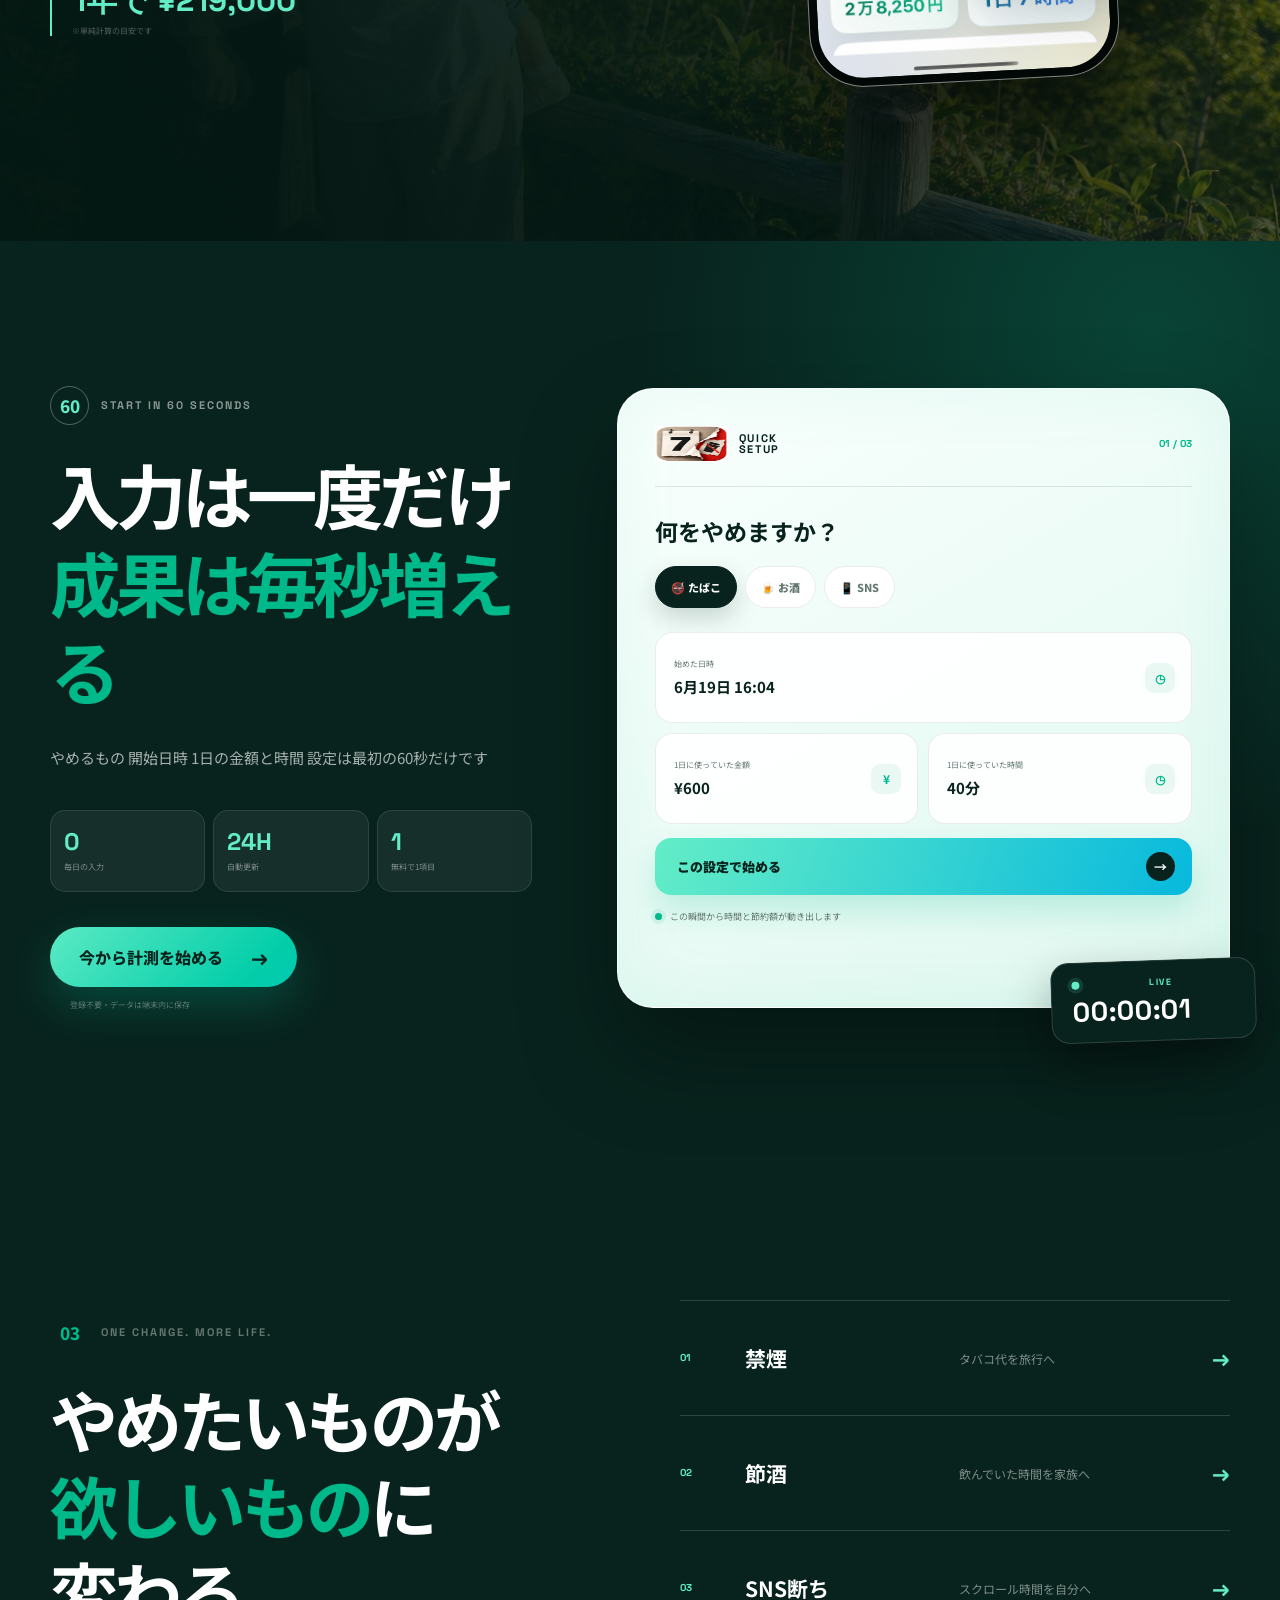
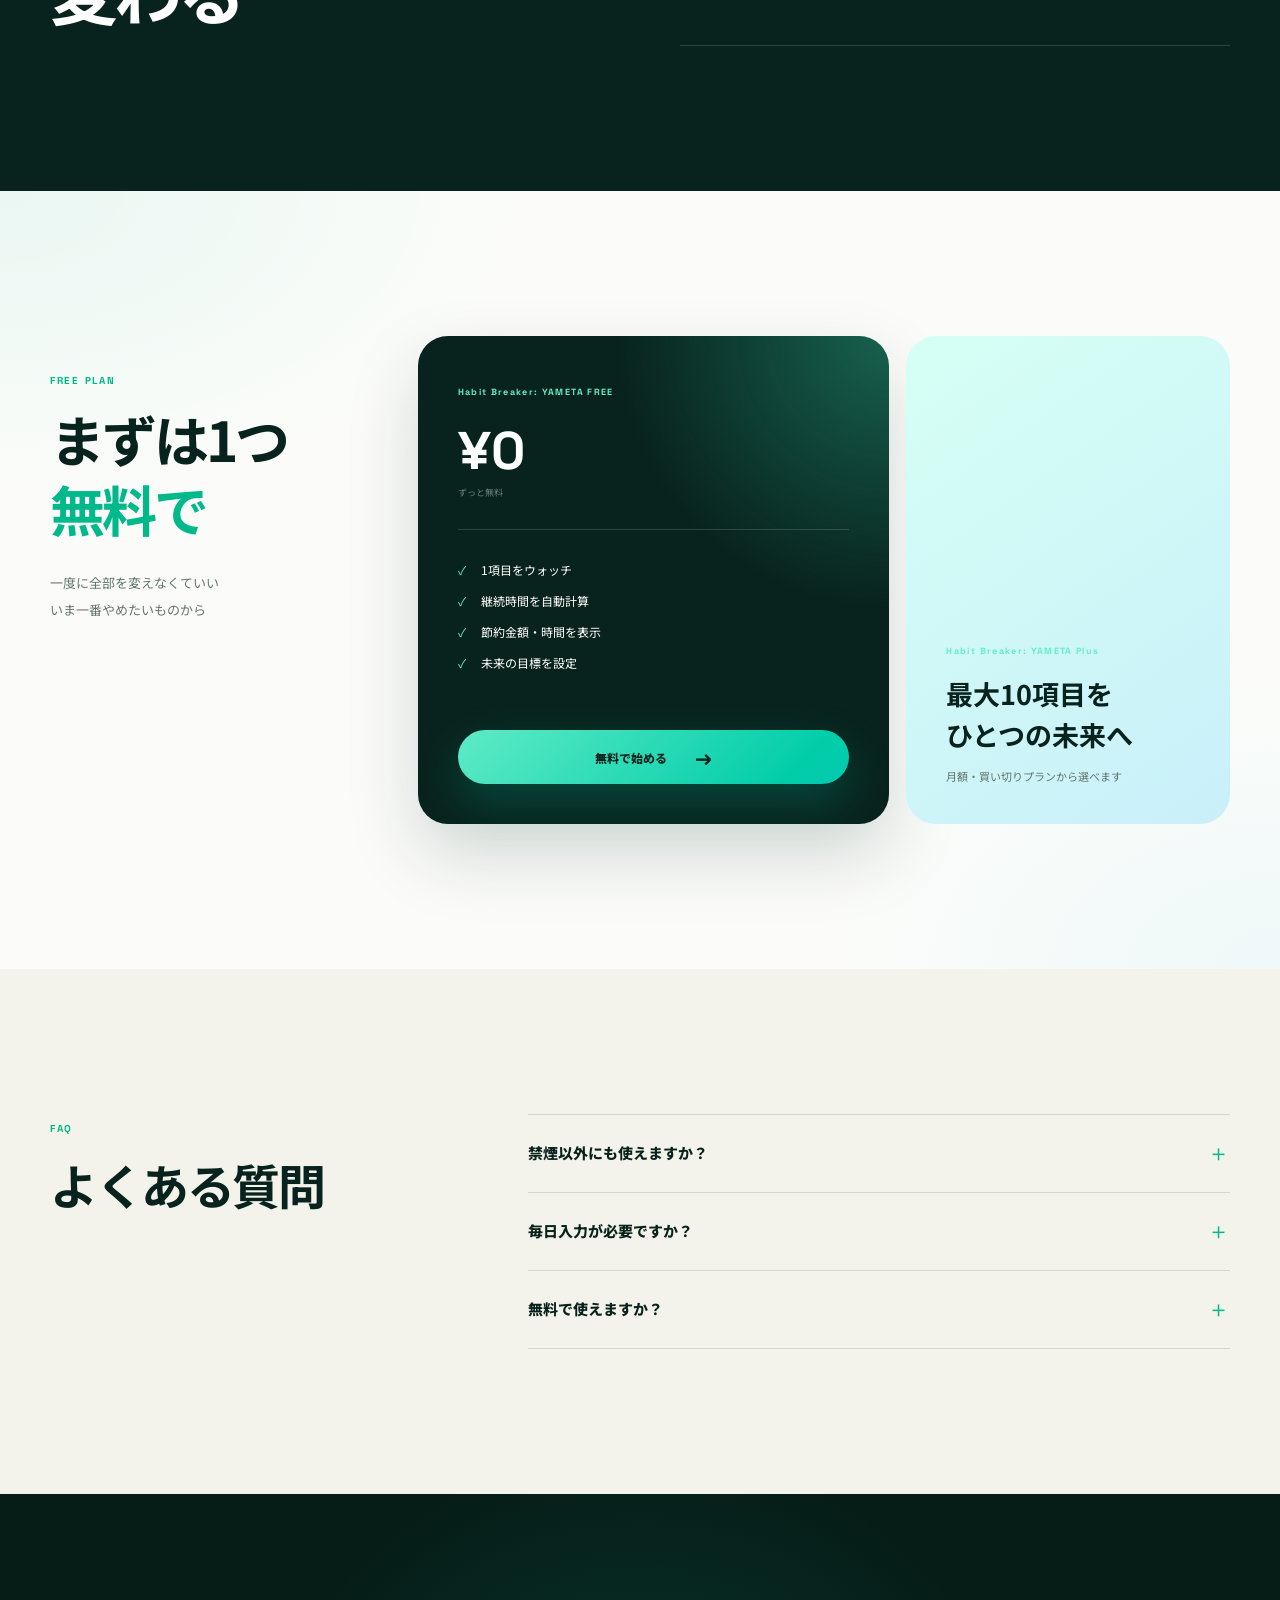
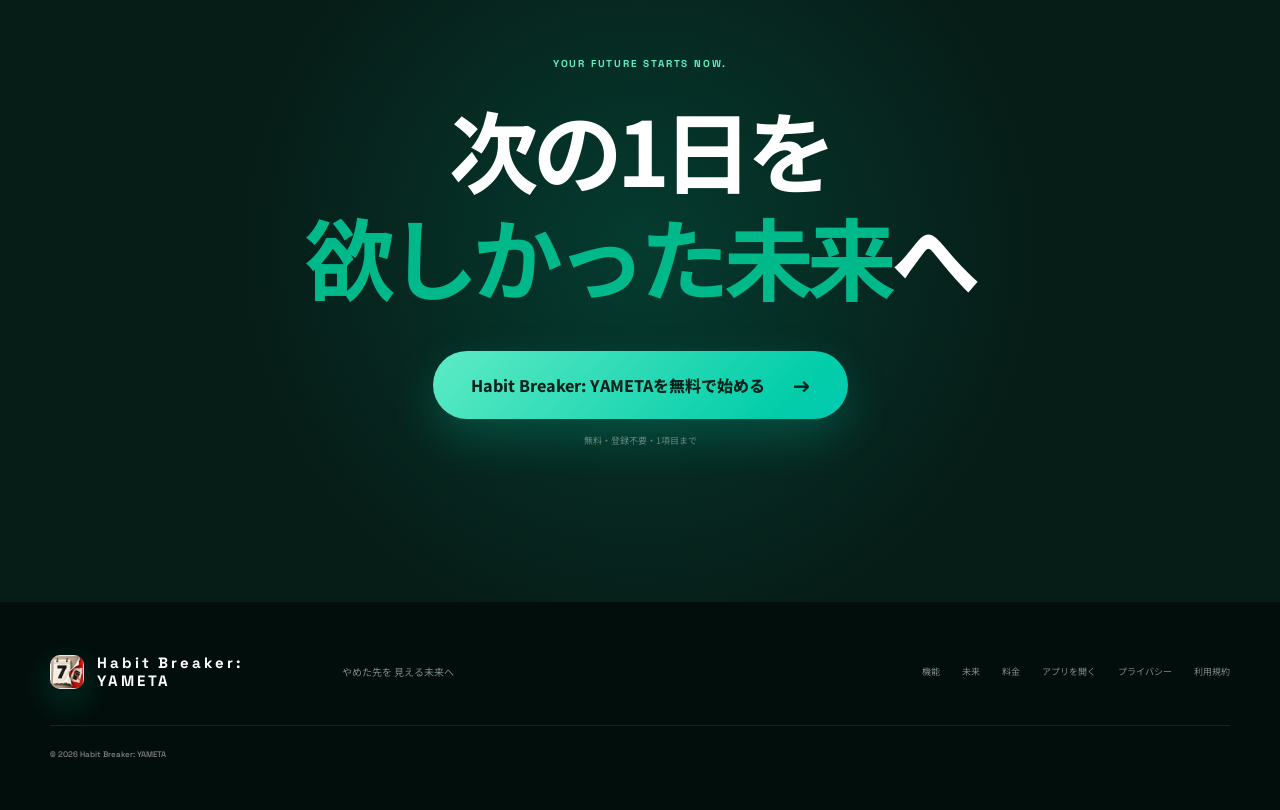
==== commit 91b26012: "Apply user-selected calendar icon" ====
--- a/index.html
+++ b/index.html
@@ -38,7 +38,7 @@
 
     <header class="site-header" id="top">
       <div class="nav-inner">
-        <a class="brand" href="#top" aria-label="Habit Breaker: YAMETA トップへ"><span class="brand-mark">Y</span><span>Habit Breaker: YAMETA</span></a>
+        <a class="brand" href="#top" aria-label="Habit Breaker: YAMETA トップへ"><img class="brand-mark" src="apple-touch-icon.png" alt="" /><span>Habit Breaker: YAMETA</span></a>
         <nav class="desktop-nav" aria-label="メインナビゲーション">
           <a href="support.html" lang="en">English / Support</a><a href="#features">機能</a><a href="#future">未来</a><a href="#plan">料金</a>
         </nav>
@@ -134,7 +134,7 @@
           </div>
 
           <div class="setup-card reveal" aria-label="Habit Breaker: YAMETAの初期設定イメージ">
-            <div class="setup-head"><div><span>Y</span><b>QUICK SETUP</b></div><small>01 / 03</small></div>
+            <div class="setup-head"><div><img src="apple-touch-icon.png" width="36" height="36" alt="" /><b>QUICK SETUP</b></div><small>01 / 03</small></div>
             <h3>何をやめますか？</h3>
             <div class="setup-options"><span class="active">🚭 たばこ</span><span>🍺 お酒</span><span>📱 SNS</span></div>
             <div class="setup-fields">
@@ -191,7 +191,7 @@
     </main>
 
     <footer class="site-footer">
-      <div class="container footer-inner"><a class="brand" href="#top"><span class="brand-mark">Y</span><span>Habit Breaker: YAMETA</span></a><p>やめた先を 見える未来へ</p><nav><a href="#features">機能</a><a href="#future">未来</a><a href="#plan">料金</a><a href="#start-easy">アプリを開く</a><a href="privacy.html">プライバシー</a><a href="terms.html">利用規約</a></nav><small>© <span id="currentYear">2026</span> Habit Breaker: YAMETA</small></div>
+      <div class="container footer-inner"><a class="brand" href="#top"><img class="brand-mark" src="apple-touch-icon.png" alt="" /><span>Habit Breaker: YAMETA</span></a><p>やめた先を 見える未来へ</p><nav><a href="#features">機能</a><a href="#future">未来</a><a href="#plan">料金</a><a href="#start-easy">アプリを開く</a><a href="privacy.html">プライバシー</a><a href="terms.html">利用規約</a></nav><small>© <span id="currentYear">2026</span> Habit Breaker: YAMETA</small></div>
     </footer>
     <script>
       // 旧Web版が登録した Service Worker とキャッシュを解除（古いCSSが残る問題の対策）。
